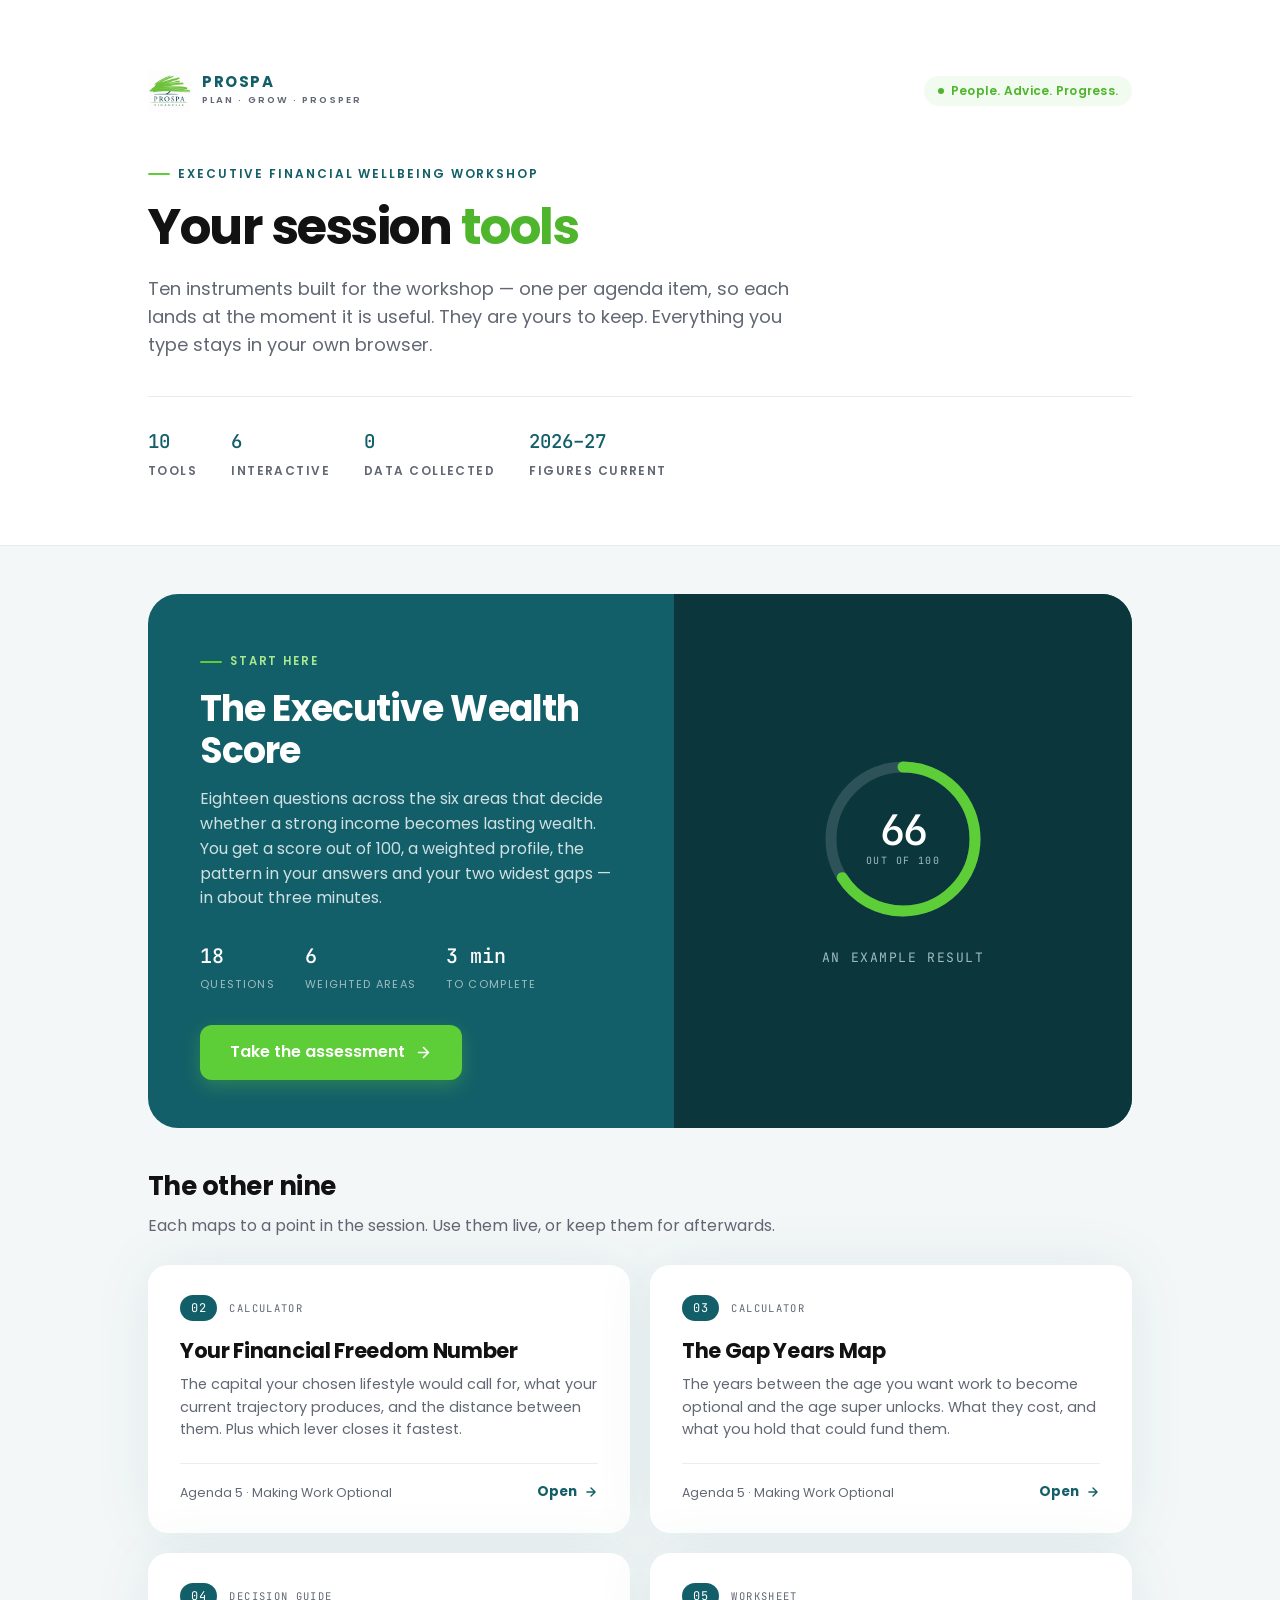
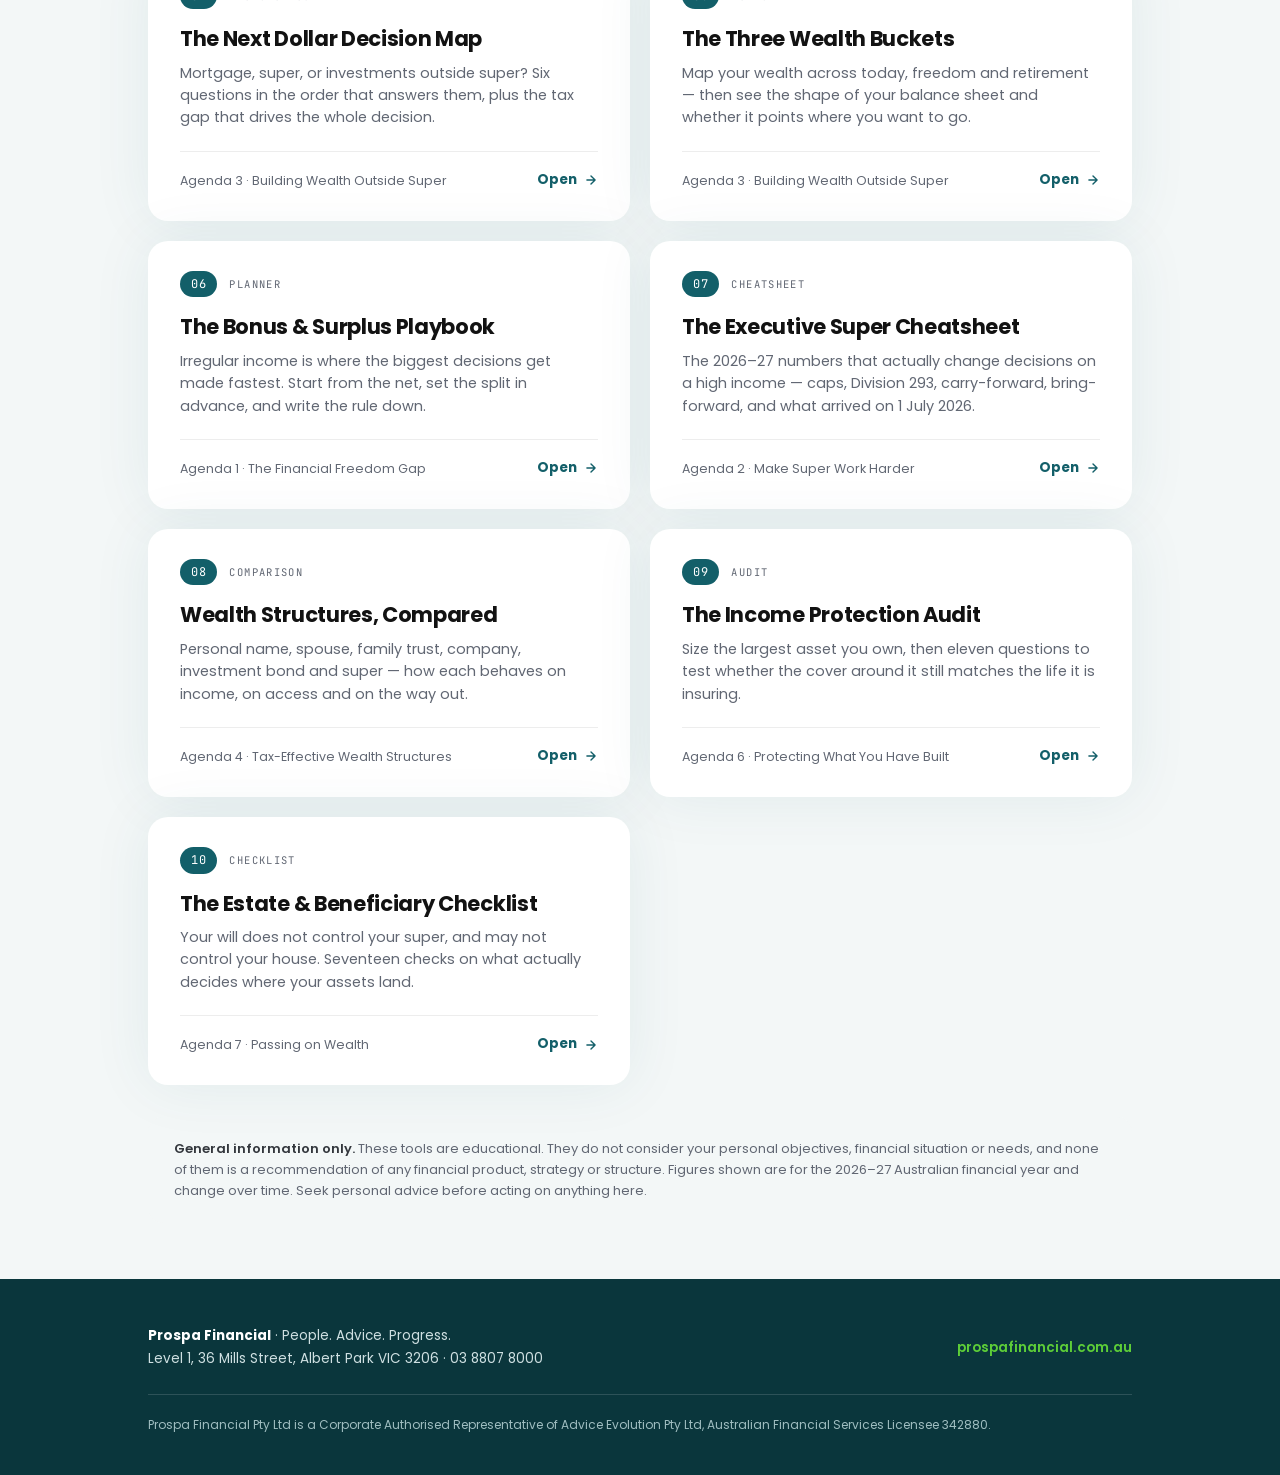
==== index.html @ 1caca66d "Ten session tools for the Executive Financial Wellbeing Workshop Led by the Executive Wealth Score: " ====
<!DOCTYPE html>
<html lang="en-AU">
  <head>
    <meta charset="UTF-8" />
    <meta name="viewport" content="width=device-width, initial-scale=1.0" />
    <title>Session Tools — Prospa Financial</title>
    <meta
      name="description"
      content="Ten tools for the Executive Financial Wellbeing Workshop, led by the Executive Wealth Score. General information only."
    />
    <link rel="icon" type="image/svg+xml" href="assets/favicon.svg" />
    <link rel="preconnect" href="https://fonts.googleapis.com" />
    <link rel="preconnect" href="https://fonts.gstatic.com" crossorigin />
    <link
      href="https://fonts.googleapis.com/css2?family=Poppins:wght@300;400;500;600;700;800&family=JetBrains+Mono:wght@400;500&display=swap"
      rel="stylesheet"
    />
    <link rel="stylesheet" href="assets/prospa.css" />
    <style>
      body {
        background: var(--bg2);
      }

      /* ---- Hero ---- */
      .hero {
        background: #fff;
        padding: 70px 0 64px;
        border-bottom: 1px solid var(--line);
      }
      .wrap {
        max-width: var(--maxw);
        margin: 0 auto;
        padding: 0 48px;
      }
      .hero h1 {
        font-size: 50px;
        letter-spacing: -0.03em;
        margin-bottom: 18px;
        max-width: 16ch;
      }
      .hero h1 em {
        font-style: normal;
        color: var(--green-600);
      }
      .hero .lede {
        font-size: 18px;
        color: var(--gray);
        max-width: 60ch;
      }
      .hero-top {
        display: flex;
        align-items: center;
        justify-content: space-between;
        gap: 24px;
        flex-wrap: wrap;
        margin-bottom: 46px;
      }
      .hero-meta {
        display: flex;
        gap: 34px;
        flex-wrap: wrap;
        margin-top: 38px;
        padding-top: 30px;
        border-top: 1px solid var(--line);
      }
      .hero-meta .m b {
        display: block;
        font-family: 'JetBrains Mono', monospace;
        font-size: 19px;
        color: var(--teal);
        font-weight: 500;
      }
      .hero-meta .m span {
        display: block;
        font-size: 12px;
        font-weight: 600;
        letter-spacing: 0.12em;
        text-transform: uppercase;
        color: var(--gray);
        margin-top: 5px;
      }

      /* ---- Featured ---- */
      .feature {
        display: grid;
        grid-template-columns: 1.15fr 1fr;
        gap: 0;
        background: var(--teal);
        border-radius: var(--r-xl);
        overflow: hidden;
        color: #fff;
        margin-bottom: 44px;
      }
      .feature-copy {
        padding: 52px 52px 48px;
      }
      .feature .tag {
        display: inline-flex;
        align-items: center;
        gap: 8px;
        font-size: 11.5px;
        font-weight: 600;
        letter-spacing: 0.16em;
        text-transform: uppercase;
        color: #a8e88f;
        margin-bottom: 18px;
      }
      .feature .tag::before {
        content: '';
        width: 22px;
        height: 2px;
        background: var(--green);
        border-radius: 2px;
      }
      .feature h2 {
        color: #fff;
        font-size: 36px;
        letter-spacing: -0.025em;
        margin-bottom: 16px;
      }
      .feature p {
        color: #cfe0e2;
        font-size: 16px;
        max-width: 48ch;
      }
      .feature-stats {
        display: flex;
        gap: 30px;
        flex-wrap: wrap;
        margin: 30px 0 32px;
      }
      .feature-stats b {
        display: block;
        font-family: 'JetBrains Mono', monospace;
        font-size: 20px;
        color: #fff;
        font-weight: 500;
      }
      .feature-stats span {
        display: block;
        font-size: 11px;
        letter-spacing: 0.12em;
        text-transform: uppercase;
        color: #9fbdc0;
        margin-top: 4px;
      }
      .feature-visual {
        background: var(--teal-900);
        display: flex;
        align-items: center;
        justify-content: center;
        padding: 48px 40px;
      }
      .ring-demo {
        text-align: center;
      }
      .ring-demo svg {
        display: block;
        margin: 0 auto 18px;
      }
      .ring-demo .n {
        font-family: 'JetBrains Mono', monospace;
        font-size: 13px;
        letter-spacing: 0.12em;
        text-transform: uppercase;
        color: #9fbdc0;
      }
      .ring-arc {
        stroke-dasharray: 452;
        stroke-dashoffset: 452;
        animation: draw 1.6s var(--ease) 0.3s forwards;
      }
      @keyframes draw {
        to {
          stroke-dashoffset: 154;
        }
      }
      .ring-label {
        font-family: 'JetBrains Mono', monospace;
        font-size: 42px;
        font-weight: 500;
        fill: #fff;
        letter-spacing: -0.04em;
      }
      .ring-sub {
        font-family: 'JetBrains Mono', monospace;
        font-size: 10px;
        fill: #9fbdc0;
        letter-spacing: 0.14em;
      }

      /* ---- Grid ---- */
      .tools {
        display: grid;
        grid-template-columns: repeat(2, 1fr);
        gap: 20px;
        margin-bottom: 20px;
      }
      .tool {
        display: flex;
        flex-direction: column;
        background: #fff;
        border-radius: var(--r-lg);
        padding: 30px 32px;
        box-shadow: var(--sh-card);
        transition: transform var(--dur-base) var(--ease),
          box-shadow var(--dur-base) var(--ease);
      }
      .tool:hover {
        transform: translateY(-3px);
        box-shadow: var(--sh-raise);
      }
      .tool:focus-visible {
        outline: 2px solid var(--teal);
        outline-offset: 3px;
      }
      .tool-top {
        display: flex;
        align-items: center;
        gap: 12px;
        margin-bottom: 18px;
      }
      .tool-no {
        font-family: 'JetBrains Mono', monospace;
        font-size: 12px;
        color: #fff;
        background: var(--teal);
        border-radius: var(--r-pill);
        padding: 4px 11px;
        letter-spacing: 0.06em;
      }
      .tool-kind {
        font-family: 'JetBrains Mono', monospace;
        font-size: 10.5px;
        letter-spacing: 0.13em;
        text-transform: uppercase;
        color: var(--gray);
      }
      .tool h3 {
        font-size: 21px;
        letter-spacing: -0.015em;
        margin-bottom: 10px;
      }
      .tool p {
        color: var(--gray);
        font-size: 14.5px;
        flex: 1;
      }
      .tool-foot {
        display: flex;
        align-items: center;
        justify-content: space-between;
        gap: 14px;
        margin-top: 22px;
        padding-top: 18px;
        border-top: 1px solid var(--line-2);
      }
      .tool-agenda {
        font-size: 12.5px;
        color: var(--gray);
      }
      .tool-go {
        display: inline-flex;
        align-items: center;
        gap: 7px;
        font-size: 13.5px;
        font-weight: 700;
        color: var(--teal);
        transition: gap var(--dur-base) var(--ease);
      }
      .tool:hover .tool-go {
        gap: 11px;
      }

      .foot {
        background: var(--teal-900);
        color: #cfe0e2;
        padding: 46px 0 40px;
        margin-top: 56px;
        font-size: 13.5px;
        line-height: 1.65;
      }
      .foot b {
        color: #fff;
      }
      .foot a {
        color: var(--green);
        font-weight: 600;
      }
      .foot .afsl {
        margin-top: 24px;
        padding-top: 20px;
        border-top: 1px solid rgba(255, 255, 255, 0.14);
        font-size: 12px;
        color: #9fbdc0;
      }

      @media (max-width: 900px) {
        .feature {
          grid-template-columns: 1fr;
        }
        .feature-visual {
          padding: 40px;
        }
      }
      @media (max-width: 720px) {
        .wrap {
          padding: 0 22px;
        }
        .hero {
          padding: 44px 0 40px;
        }
        .hero h1 {
          font-size: 33px;
        }
        .feature-copy {
          padding: 34px 26px 30px;
        }
        .feature h2 {
          font-size: 27px;
        }
        .tools {
          grid-template-columns: 1fr;
        }
        .tool {
          padding: 26px 24px;
        }
      }
    </style>
  </head>
  <body>
    <header class="hero">
      <div class="wrap">
        <div class="hero-top">
          <a class="lockup" href="https://www.prospafinancial.com.au" target="_blank" rel="noopener noreferrer">
            <img src="assets/prospa-logo.png" alt="" width="42" height="42" />
            <span class="lockup-name">
              <b>PROSPA</b>
              <span>Plan · Grow · Prosper</span>
            </span>
          </a>
          <span class="badge badge-green"><i class="d"></i>People. Advice. Progress.</span>
        </div>

        <div class="eyebrow">Executive Financial Wellbeing Workshop</div>
        <h1>Your session <em>tools</em></h1>
        <p class="lede">
          Ten instruments built for the workshop — one per agenda item, so each lands at the moment
          it is useful. They are yours to keep. Everything you type stays in your own browser.
        </p>

        <div class="hero-meta">
          <div class="m"><b>10</b><span>Tools</span></div>
          <div class="m"><b>6</b><span>Interactive</span></div>
          <div class="m"><b>0</b><span>Data collected</span></div>
          <div class="m"><b>2026–27</b><span>Figures current</span></div>
        </div>
      </div>
    </header>

    <main class="wrap" style="padding-top: 48px">
      <!-- ---------- Featured ---------- -->
      <a class="feature" href="magnets/01-wealth-score.html">
        <div class="feature-copy">
          <span class="tag">Start here</span>
          <h2>The Executive Wealth Score</h2>
          <p>
            Eighteen questions across the six areas that decide whether a strong income becomes
            lasting wealth. You get a score out of 100, a weighted profile, the pattern in your
            answers and your two widest gaps — in about three minutes.
          </p>
          <div class="feature-stats">
            <div><b>18</b><span>Questions</span></div>
            <div><b>6</b><span>Weighted areas</span></div>
            <div><b>3 min</b><span>To complete</span></div>
          </div>
          <span class="btn btn-primary">
            Take the assessment
            <svg width="17" height="17" viewBox="0 0 24 24" fill="none" stroke="currentColor"
                 stroke-width="2.3" stroke-linecap="round" stroke-linejoin="round" aria-hidden="true">
              <path d="M5 12h14M12 5l7 7-7 7" />
            </svg>
          </span>
        </div>
        <div class="feature-visual">
          <div class="ring-demo">
            <svg width="176" height="176" viewBox="0 0 176 176" aria-hidden="true">
              <circle cx="88" cy="88" r="72" fill="none" stroke="rgba(255,255,255,.14)" stroke-width="11" />
              <circle class="ring-arc" cx="88" cy="88" r="72" fill="none" stroke="#5dce38"
                      stroke-width="11" stroke-linecap="round" transform="rotate(-90 88 88)" />
              <text class="ring-label" x="88" y="94" text-anchor="middle">66</text>
              <text class="ring-sub" x="88" y="113" text-anchor="middle">OUT OF 100</text>
            </svg>
            <span class="n">An example result</span>
          </div>
        </div>
      </a>

      <!-- ---------- The rest ---------- -->
      <div class="sec-head" style="margin-bottom: 26px">
        <h2 style="font-size: 26px">The other nine</h2>
        <p>Each maps to a point in the session. Use them live, or keep them for afterwards.</p>
      </div>

      <div class="tools" id="tools"></div>

      <div class="disclaimer" style="margin-top: 32px">
        <b>General information only.</b> These tools are educational. They do not consider your
        personal objectives, financial situation or needs, and none of them is a recommendation of
        any financial product, strategy or structure. Figures shown are for the 2026–27 Australian
        financial year and change over time. Seek personal advice before acting on anything here.
      </div>
    </main>

    <footer class="foot">
      <div class="wrap">
        <div class="between">
          <div>
            <b>Prospa Financial</b> · People. Advice. Progress.<br />
            Level 1, 36 Mills Street, Albert Park VIC 3206 · 03 8807 8000
          </div>
          <a href="https://www.prospafinancial.com.au" target="_blank" rel="noopener noreferrer">
            prospafinancial.com.au
          </a>
        </div>
        <div class="afsl" id="afsl"></div>
      </div>
    </footer>

    <script type="module">
      import { PROSPA } from './assets/sheet.js'

      document.getElementById('afsl').textContent = PROSPA.afsl

      // The nine that follow the Wealth Score, each tied to its agenda item.
      const TOOLS = [
        {
          no: '02',
          slug: '02-freedom-number',
          kind: 'Calculator',
          title: 'Your Financial Freedom Number',
          blurb:
            'The capital your chosen lifestyle would call for, what your current trajectory produces, and the distance between them. Plus which lever closes it fastest.',
          agenda: 'Agenda 5 · Making Work Optional',
        },
        {
          no: '03',
          slug: '03-gap-years',
          kind: 'Calculator',
          title: 'The Gap Years Map',
          blurb:
            'The years between the age you want work to become optional and the age super unlocks. What they cost, and what you hold that could fund them.',
          agenda: 'Agenda 5 · Making Work Optional',
        },
        {
          no: '04',
          slug: '04-next-dollar',
          kind: 'Decision guide',
          title: 'The Next Dollar Decision Map',
          blurb:
            'Mortgage, super, or investments outside super? Six questions in the order that answers them, plus the tax gap that drives the whole decision.',
          agenda: 'Agenda 3 · Building Wealth Outside Super',
        },
        {
          no: '05',
          slug: '05-three-buckets',
          kind: 'Worksheet',
          title: 'The Three Wealth Buckets',
          blurb:
            'Map your wealth across today, freedom and retirement — then see the shape of your balance sheet and whether it points where you want to go.',
          agenda: 'Agenda 3 · Building Wealth Outside Super',
        },
        {
          no: '06',
          slug: '06-bonus-playbook',
          kind: 'Planner',
          title: 'The Bonus & Surplus Playbook',
          blurb:
            'Irregular income is where the biggest decisions get made fastest. Start from the net, set the split in advance, and write the rule down.',
          agenda: 'Agenda 1 · The Financial Freedom Gap',
        },
        {
          no: '07',
          slug: '07-super-cheatsheet',
          kind: 'Cheatsheet',
          title: 'The Executive Super Cheatsheet',
          blurb:
            'The 2026–27 numbers that actually change decisions on a high income — caps, Division 293, carry-forward, bring-forward, and what arrived on 1 July 2026.',
          agenda: 'Agenda 2 · Make Super Work Harder',
        },
        {
          no: '08',
          slug: '08-structures',
          kind: 'Comparison',
          title: 'Wealth Structures, Compared',
          blurb:
            'Personal name, spouse, family trust, company, investment bond and super — how each behaves on income, on access and on the way out.',
          agenda: 'Agenda 4 · Tax-Effective Wealth Structures',
        },
        {
          no: '09',
          slug: '09-income-protection',
          kind: 'Audit',
          title: 'The Income Protection Audit',
          blurb:
            'Size the largest asset you own, then eleven questions to test whether the cover around it still matches the life it is insuring.',
          agenda: 'Agenda 6 · Protecting What You Have Built',
        },
        {
          no: '10',
          slug: '10-estate-checklist',
          kind: 'Checklist',
          title: 'The Estate & Beneficiary Checklist',
          blurb:
            'Your will does not control your super, and may not control your house. Seventeen checks on what actually decides where your assets land.',
          agenda: 'Agenda 7 · Passing on Wealth',
        },
      ]

      document.getElementById('tools').innerHTML = TOOLS.map(
        (t) => `
          <a class="tool" href="magnets/${t.slug}.html">
            <div class="tool-top">
              <span class="tool-no">${t.no}</span>
              <span class="tool-kind">${t.kind}</span>
            </div>
            <h3>${t.title}</h3>
            <p>${t.blurb}</p>
            <div class="tool-foot">
              <span class="tool-agenda">${t.agenda}</span>
              <span class="tool-go">Open
                <svg width="14" height="14" viewBox="0 0 24 24" fill="none" stroke="currentColor"
                     stroke-width="2.4" stroke-linecap="round" stroke-linejoin="round" aria-hidden="true">
                  <path d="M5 12h14M12 5l7 7-7 7" />
                </svg>
              </span>
            </div>
          </a>`
      ).join('')
    </script>
  </body>
</html>
---- assets/prospa.css ----
/* ============================================================
   PROSPA FINANCIAL — LEAD MAGNET STYLESHEET
   Ported from the Prospa Financial Design System (tokens.css +
   styles.css). Every value flows from the tokens below; no
   magnet file should introduce a raw brand colour of its own.
   ============================================================ */

:root {
  /* Brand */
  --teal: #135f69;
  --teal-700: #0f4c54;
  --teal-900: #0a363c;
  --green: #5dce38;
  --green-600: #4eb52d;
  --accent: #d0dfe1;

  /* Warm accent — one use per page, maximum */
  --ember: #c65a1e;
  --ember-strong: #a8481a;
  --ember-soft: #f9ece2;

  /* Backgrounds */
  --bg0: #ffffff;
  --bg1: #f2fbef;
  --bg2: #f3f7f7;

  /* Neutrals / text */
  --ink: #121212;
  --ink-2: #1f2124;
  --slate: #33373d;
  --gray: #616773;
  --line: #e6ecec;
  --line-2: #ededed;
  --white: #ffffff;

  /* Feedback */
  --danger: #d8584f;
  --amber: #d79a27;
  --amber-soft: #fdf4e3;

  /* Shadows */
  --sh-card: rgba(19, 95, 105, 0.08) 0 0 60px 0;
  --sh-raise: rgba(19, 95, 105, 0.12) 0 8px 60px 0;
  --sh-glow: rgba(19, 95, 105, 0.62) 0 0 20px 0;

  /* Radii */
  --r-sm: 10px;
  --r-md: 15px;
  --r-lg: 20px;
  --r-xl: 30px;
  --r-pill: 100px;

  /* Layout */
  --maxw: 1080px;
  --docw: 860px;

  /* Motion */
  --ease: cubic-bezier(0.22, 0.61, 0.36, 1);
  --dur-snap: 250ms;
  --dur-base: 300ms;
  --dur-reveal: 500ms;
}

* {
  box-sizing: border-box;
}

html {
  scroll-behavior: smooth;
}

body {
  margin: 0;
  font-family: 'Poppins', system-ui, -apple-system, sans-serif;
  color: var(--slate);
  background: var(--bg2);
  -webkit-font-smoothing: antialiased;
  line-height: 1.55;
  font-size: 16px;
}

h1,
h2,
h3,
h4,
h5 {
  font-family: 'Poppins', sans-serif;
  color: var(--ink);
  margin: 0;
  line-height: 1.15;
  font-weight: 700;
  letter-spacing: -0.01em;
}

p {
  margin: 0;
}

a {
  color: inherit;
  text-decoration: none;
}

code,
.mono {
  font-family: 'JetBrains Mono', ui-monospace, monospace;
}

/* ============ DOCUMENT SHELL ============ */
/* Every magnet is a "sheet": a white instrument on a tinted desk. */

.sheet {
  max-width: var(--docw);
  margin: 0 auto 56px;
  background: var(--white);
  border-radius: var(--r-xl);
  box-shadow: var(--sh-card);
  overflow: hidden;
}

.sheet-wide {
  max-width: var(--maxw);
}

.pad {
  padding: 56px 64px;
}

/* ---- Masthead ---- */
.masthead {
  padding: 34px 64px 30px;
  border-bottom: 1px solid var(--line);
  display: flex;
  align-items: center;
  justify-content: space-between;
  gap: 24px;
  flex-wrap: wrap;
}

.lockup {
  display: inline-flex;
  align-items: center;
  gap: 12px;
}

.lockup img {
  width: 42px;
  height: 42px;
  object-fit: contain;
  display: block;
}

.lockup-name b {
  display: block;
  font-size: 15px;
  font-weight: 700;
  letter-spacing: 0.1em;
  color: var(--teal);
  line-height: 1.1;
}

.lockup-name span {
  display: block;
  font-size: 9.5px;
  font-weight: 600;
  letter-spacing: 0.22em;
  color: var(--gray);
  text-transform: uppercase;
  margin-top: 3px;
}

.masthead-meta {
  display: flex;
  align-items: center;
  gap: 14px;
  font-family: 'JetBrains Mono', monospace;
  font-size: 11px;
  letter-spacing: 0.08em;
  text-transform: uppercase;
  color: var(--gray);
}

.sheet-no {
  display: inline-flex;
  align-items: center;
  justify-content: center;
  min-width: 34px;
  height: 26px;
  padding: 0 9px;
  border-radius: var(--r-pill);
  background: var(--teal);
  color: #fff;
  font-weight: 500;
  letter-spacing: 0.06em;
}

/* ---- Document head ---- */
.eyebrow {
  display: inline-flex;
  align-items: center;
  gap: 8px;
  font-size: 12px;
  font-weight: 600;
  letter-spacing: 0.16em;
  text-transform: uppercase;
  color: var(--teal);
  margin-bottom: 16px;
}

.eyebrow::before {
  content: '';
  width: 22px;
  height: 2px;
  background: var(--green);
  border-radius: 2px;
  flex: none;
}

.doc-title {
  font-size: 42px;
  letter-spacing: -0.025em;
  margin-bottom: 16px;
}

.doc-title em {
  font-style: normal;
  color: var(--green-600);
}

.lede {
  color: var(--gray);
  font-size: 17px;
  max-width: 60ch;
}

.sec-head {
  margin-bottom: 30px;
  max-width: 64ch;
}

.sec-head h2 {
  font-size: 28px;
  letter-spacing: -0.02em;
  margin-bottom: 12px;
}

.sec-head p {
  color: var(--gray);
  font-size: 16px;
}

h3.step-h {
  font-size: 20px;
  margin-bottom: 8px;
}

.sub-h {
  font-size: 12px;
  font-weight: 600;
  letter-spacing: 0.14em;
  text-transform: uppercase;
  color: var(--gray);
  margin: 0 0 16px;
}

.rule {
  height: 1px;
  background: var(--line);
  border: 0;
  margin: 44px 0;
}

/* ============ PRIMITIVES ============ */

.btn {
  font-family: 'Poppins', sans-serif;
  font-size: 16px;
  font-weight: 600;
  cursor: pointer;
  border: none;
  border-radius: 12px;
  padding: 15px 30px;
  transition: background var(--dur-base) var(--ease),
    transform var(--dur-base) var(--ease), box-shadow var(--dur-base) var(--ease),
    gap var(--dur-base) var(--ease), color var(--dur-base) var(--ease);
  display: inline-flex;
  align-items: center;
  justify-content: center;
  gap: 10px;
}

.btn:disabled {
  opacity: 0.4;
  cursor: not-allowed;
}

.btn-primary {
  background: var(--green);
  color: #fff;
  box-shadow: 0 6px 18px rgba(93, 206, 56, 0.32);
}

.btn-primary:hover:not(:disabled) {
  background: var(--green-600);
  transform: translateY(-2px);
  box-shadow: 0 10px 26px rgba(93, 206, 56, 0.4);
}

.btn-teal {
  background: var(--teal);
  color: #fff;
}

.btn-teal:hover:not(:disabled) {
  background: var(--teal-700);
  transform: translateY(-2px);
}

.btn-outline {
  background: transparent;
  color: var(--teal);
  border: 2px solid var(--teal);
  padding: 13px 28px;
}

.btn-outline:hover:not(:disabled) {
  background: var(--teal);
  color: #fff;
}

.btn-ghost {
  background: transparent;
  color: var(--teal);
  padding: 13px 8px;
  font-weight: 700;
}

.btn-ghost:hover:not(:disabled) {
  gap: 14px;
}

.btn-sm {
  font-size: 14px;
  padding: 11px 22px;
}

.badge {
  display: inline-flex;
  align-items: center;
  gap: 7px;
  font-size: 12px;
  font-weight: 600;
  padding: 6px 14px;
  border-radius: var(--r-pill);
  letter-spacing: 0.02em;
}

.badge-green {
  background: var(--bg1);
  color: var(--green-600);
}

.badge-teal {
  background: var(--bg2);
  color: var(--teal);
}

.badge-ember {
  background: var(--ember-soft);
  color: var(--ember-strong);
}

.badge .d {
  width: 6px;
  height: 6px;
  border-radius: 50%;
  background: currentColor;
  flex: none;
}

/* ---- Cards ---- */
.card {
  background: #fff;
  border: 1px solid var(--line);
  border-radius: var(--r-lg);
  padding: 28px;
}

.card-tint {
  background: var(--bg2);
  border-color: transparent;
}

.card-green {
  background: var(--bg1);
  border-color: transparent;
}

.grid {
  display: grid;
  gap: 18px;
}

.g2 {
  grid-template-columns: repeat(2, 1fr);
}

.g3 {
  grid-template-columns: repeat(3, 1fr);
}

.g4 {
  grid-template-columns: repeat(4, 1fr);
}

/* ---- Icon chip ---- */
.ic {
  width: 52px;
  height: 52px;
  border-radius: var(--r-sm);
  background: var(--bg1);
  color: var(--teal);
  display: inline-flex;
  align-items: center;
  justify-content: center;
  margin-bottom: 18px;
  flex: none;
}

.ic svg {
  width: 24px;
  height: 24px;
}

/* ---- Numbered marker ---- */
.num {
  display: inline-flex;
  align-items: center;
  justify-content: center;
  width: 34px;
  height: 34px;
  border-radius: 50%;
  background: var(--teal);
  color: #fff;
  font-family: 'JetBrains Mono', monospace;
  font-size: 13px;
  font-weight: 500;
  flex: none;
}

.num-green {
  background: var(--green);
}

/* ---- Data figures ---- */
.figure {
  font-family: 'JetBrains Mono', monospace;
  font-weight: 500;
  letter-spacing: -0.02em;
  color: var(--ink);
  font-variant-numeric: tabular-nums;
}

.fig-xl {
  font-size: 40px;
}

.fig-lg {
  font-size: 28px;
}

.fig-md {
  font-size: 20px;
}

.stat {
  display: flex;
  flex-direction: column;
  gap: 4px;
}

.stat .k {
  font-size: 11.5px;
  font-weight: 600;
  letter-spacing: 0.12em;
  text-transform: uppercase;
  color: var(--gray);
}

/* ---- Tables ---- */
.tbl {
  width: 100%;
  border-collapse: collapse;
  font-size: 15px;
}

.tbl th {
  text-align: left;
  font-size: 11.5px;
  font-weight: 600;
  letter-spacing: 0.12em;
  text-transform: uppercase;
  color: var(--gray);
  padding: 0 16px 12px 0;
  border-bottom: 1px solid var(--line);
}

.tbl td {
  padding: 15px 16px 15px 0;
  border-bottom: 1px solid var(--line-2);
  vertical-align: top;
  color: var(--slate);
}

.tbl tr:last-child td {
  border-bottom: none;
}

.tbl td b {
  color: var(--ink);
  font-weight: 600;
}

.tbl .n {
  font-family: 'JetBrains Mono', monospace;
  font-variant-numeric: tabular-nums;
  white-space: nowrap;
  color: var(--ink);
}

.tbl-tight td {
  padding: 11px 16px 11px 0;
}

/* ---- Form controls ---- */
.field {
  display: flex;
  flex-direction: column;
  gap: 8px;
}

.field label {
  font-size: 13.5px;
  font-weight: 600;
  color: var(--ink-2);
}

.field .hint {
  font-size: 12.5px;
  color: var(--gray);
}

.field input[type='number'],
.field input[type='text'],
.field select,
.field textarea {
  font-family: 'Poppins', sans-serif;
  font-size: 15px;
  color: var(--ink);
  background: #fff;
  border: 1px solid var(--line);
  border-radius: var(--r-sm);
  padding: 12px 14px;
  width: 100%;
  transition: border-color var(--dur-base) var(--ease),
    box-shadow var(--dur-base) var(--ease);
}

.field input:focus,
.field select:focus,
.field textarea:focus {
  outline: none;
  border-color: var(--teal);
  box-shadow: 0 0 0 4px rgba(19, 95, 105, 0.1);
}

.field textarea {
  resize: vertical;
  min-height: 90px;
  line-height: 1.6;
}

.input-wrap {
  position: relative;
  display: flex;
  align-items: center;
}

.input-wrap .affix {
  position: absolute;
  left: 14px;
  font-family: 'JetBrains Mono', monospace;
  font-size: 14px;
  color: var(--gray);
  pointer-events: none;
}

.input-wrap .affix.suf {
  left: auto;
  right: 14px;
}

.input-wrap:has(.affix:not(.suf)) input {
  padding-left: 30px;
}

.input-wrap:has(.affix.suf) input {
  padding-right: 34px;
}

input[type='range'] {
  -webkit-appearance: none;
  appearance: none;
  width: 100%;
  height: 4px;
  border-radius: 2px;
  background: var(--line);
  outline: none;
  margin: 10px 0 0;
}

input[type='range']::-webkit-slider-thumb {
  -webkit-appearance: none;
  appearance: none;
  width: 18px;
  height: 18px;
  border-radius: 50%;
  background: var(--teal);
  cursor: pointer;
  border: 3px solid #fff;
  box-shadow: 0 2px 8px rgba(19, 95, 105, 0.35);
}

input[type='range']::-moz-range-thumb {
  width: 18px;
  height: 18px;
  border-radius: 50%;
  background: var(--teal);
  cursor: pointer;
  border: 3px solid #fff;
  box-shadow: 0 2px 8px rgba(19, 95, 105, 0.35);
}

/* Write-in lines for printed worksheets */
.writeline {
  border: 0;
  border-bottom: 1px solid var(--line);
  background: transparent;
  font-family: 'Poppins', sans-serif;
  font-size: 15px;
  color: var(--ink);
  padding: 10px 2px;
  width: 100%;
  transition: border-color var(--dur-base) var(--ease);
}

.writeline:focus {
  outline: none;
  border-bottom-color: var(--teal);
}

/* ---- Checklist ---- */
.check {
  display: flex;
  gap: 14px;
  align-items: flex-start;
  padding: 15px 0;
  border-bottom: 1px solid var(--line-2);
}

.check:last-child {
  border-bottom: none;
}

.check input[type='checkbox'] {
  appearance: none;
  -webkit-appearance: none;
  width: 21px;
  height: 21px;
  border: 2px solid var(--line);
  border-radius: 6px;
  flex: none;
  margin: 2px 0 0;
  cursor: pointer;
  position: relative;
  transition: background var(--dur-snap) var(--ease),
    border-color var(--dur-snap) var(--ease);
}

.check input[type='checkbox']:checked {
  background: var(--green);
  border-color: var(--green);
}

.check input[type='checkbox']:checked::after {
  content: '';
  position: absolute;
  left: 5.5px;
  top: 1.5px;
  width: 5px;
  height: 10px;
  border: solid #fff;
  border-width: 0 2.5px 2.5px 0;
  transform: rotate(45deg);
}

.check input[type='checkbox']:focus-visible {
  outline: 2px solid var(--teal);
  outline-offset: 2px;
}

.check label {
  font-size: 15.5px;
  color: var(--slate);
  cursor: pointer;
  line-height: 1.5;
}

/* ============ COMPLIANCE + FOOTER ============ */

.disclaimer {
  background: var(--bg2);
  border-radius: var(--r-md);
  padding: 22px 26px;
  font-size: 13px;
  color: var(--gray);
  line-height: 1.6;
}

.disclaimer b {
  color: var(--slate);
  font-weight: 600;
}

.sheet-foot {
  background: var(--teal-900);
  color: #cfe0e2;
  padding: 36px 64px;
  font-size: 13px;
  line-height: 1.65;
}

.sheet-foot .foot-top {
  display: flex;
  justify-content: space-between;
  align-items: flex-start;
  gap: 28px;
  flex-wrap: wrap;
  margin-bottom: 22px;
}

.sheet-foot b {
  color: #fff;
  font-weight: 600;
}

.sheet-foot a {
  color: var(--green);
  font-weight: 600;
}

.sheet-foot a:hover {
  text-decoration: underline;
}

.sheet-foot .afsl {
  padding-top: 20px;
  border-top: 1px solid rgba(255, 255, 255, 0.14);
  font-size: 12px;
  color: #9fbdc0;
}

.foot-contact {
  display: flex;
  flex-direction: column;
  gap: 3px;
  font-family: 'JetBrains Mono', monospace;
  font-size: 12px;
  letter-spacing: 0.02em;
}

/* ---- Back link ---- */
.backbar {
  max-width: var(--docw);
  margin: 0 auto;
  padding: 26px 0 18px;
}

.backbar.wide {
  max-width: var(--maxw);
}

.back {
  display: inline-flex;
  align-items: center;
  gap: 9px;
  font-size: 13.5px;
  font-weight: 600;
  color: var(--teal);
  transition: gap var(--dur-base) var(--ease);
}

.back:hover {
  gap: 13px;
}

/* ============ UTILITIES ============ */

.stack-s > * + * {
  margin-top: 10px;
}
.stack > * + * {
  margin-top: 18px;
}
.stack-l > * + * {
  margin-top: 32px;
}
.row {
  display: flex;
  gap: 14px;
  align-items: center;
  flex-wrap: wrap;
}
.between {
  display: flex;
  justify-content: space-between;
  align-items: center;
  gap: 18px;
  flex-wrap: wrap;
}
.muted {
  color: var(--gray);
}
.small {
  font-size: 13.5px;
}
.tiny {
  font-size: 12px;
}
.center {
  text-align: center;
}
.nowrap {
  white-space: nowrap;
}

.sr-only {
  position: absolute;
  width: 1px;
  height: 1px;
  padding: 0;
  margin: -1px;
  overflow: hidden;
  clip: rect(0, 0, 0, 0);
  white-space: nowrap;
  border: 0;
}

/* ============ RESPONSIVE ============ */

@media (max-width: 900px) {
  .g3,
  .g4 {
    grid-template-columns: repeat(2, 1fr);
  }
}

@media (max-width: 720px) {
  body {
    font-size: 15.5px;
  }
  .pad {
    padding: 34px 24px;
  }
  .masthead,
  .sheet-foot {
    padding-left: 24px;
    padding-right: 24px;
  }
  .sheet {
    border-radius: var(--r-lg);
    margin-bottom: 32px;
  }
  .doc-title {
    font-size: 30px;
  }
  .sec-head h2 {
    font-size: 23px;
  }
  .g2,
  .g3,
  .g4 {
    grid-template-columns: 1fr;
  }
  .fig-xl {
    font-size: 32px;
  }
  .backbar {
    padding-left: 24px;
    padding-right: 24px;
  }
}

@media (prefers-reduced-motion: reduce) {
  *,
  *::before,
  *::after {
    animation-duration: 0.01ms !important;
    animation-iteration-count: 1 !important;
    transition-duration: 0.01ms !important;
    scroll-behavior: auto !important;
  }
}

/* ============ PRINT — every magnet prints clean to A4/PDF ============ */

@media print {
  @page {
    size: A4;
    margin: 14mm 13mm;
  }

  body {
    background: #fff;
    font-size: 10.5pt;
    line-height: 1.45;
  }

  .sheet {
    max-width: none;
    margin: 0;
    box-shadow: none;
    border-radius: 0;
  }

  .pad {
    padding: 0 0 14pt;
  }

  .masthead {
    padding: 0 0 12pt;
  }

  .no-print {
    display: none !important;
  }

  .card,
  .disclaimer,
  .tbl,
  .check,
  .sheet-foot {
    break-inside: avoid;
  }

  .page-break {
    break-before: page;
  }

  .sheet-foot {
    padding: 14pt 0 0;
    background: #fff;
    color: var(--gray);
    border-top: 1.5pt solid var(--teal);
  }

  .sheet-foot b,
  .sheet-foot a {
    color: var(--teal);
  }

  .sheet-foot .afsl {
    color: var(--gray);
  }

  .doc-title {
    font-size: 24pt;
  }

  .sec-head h2 {
    font-size: 15pt;
  }

  .writeline {
    border-bottom: 1px solid #c8d4d4;
  }

  a[href^='http']::after {
    content: '';
  }
}
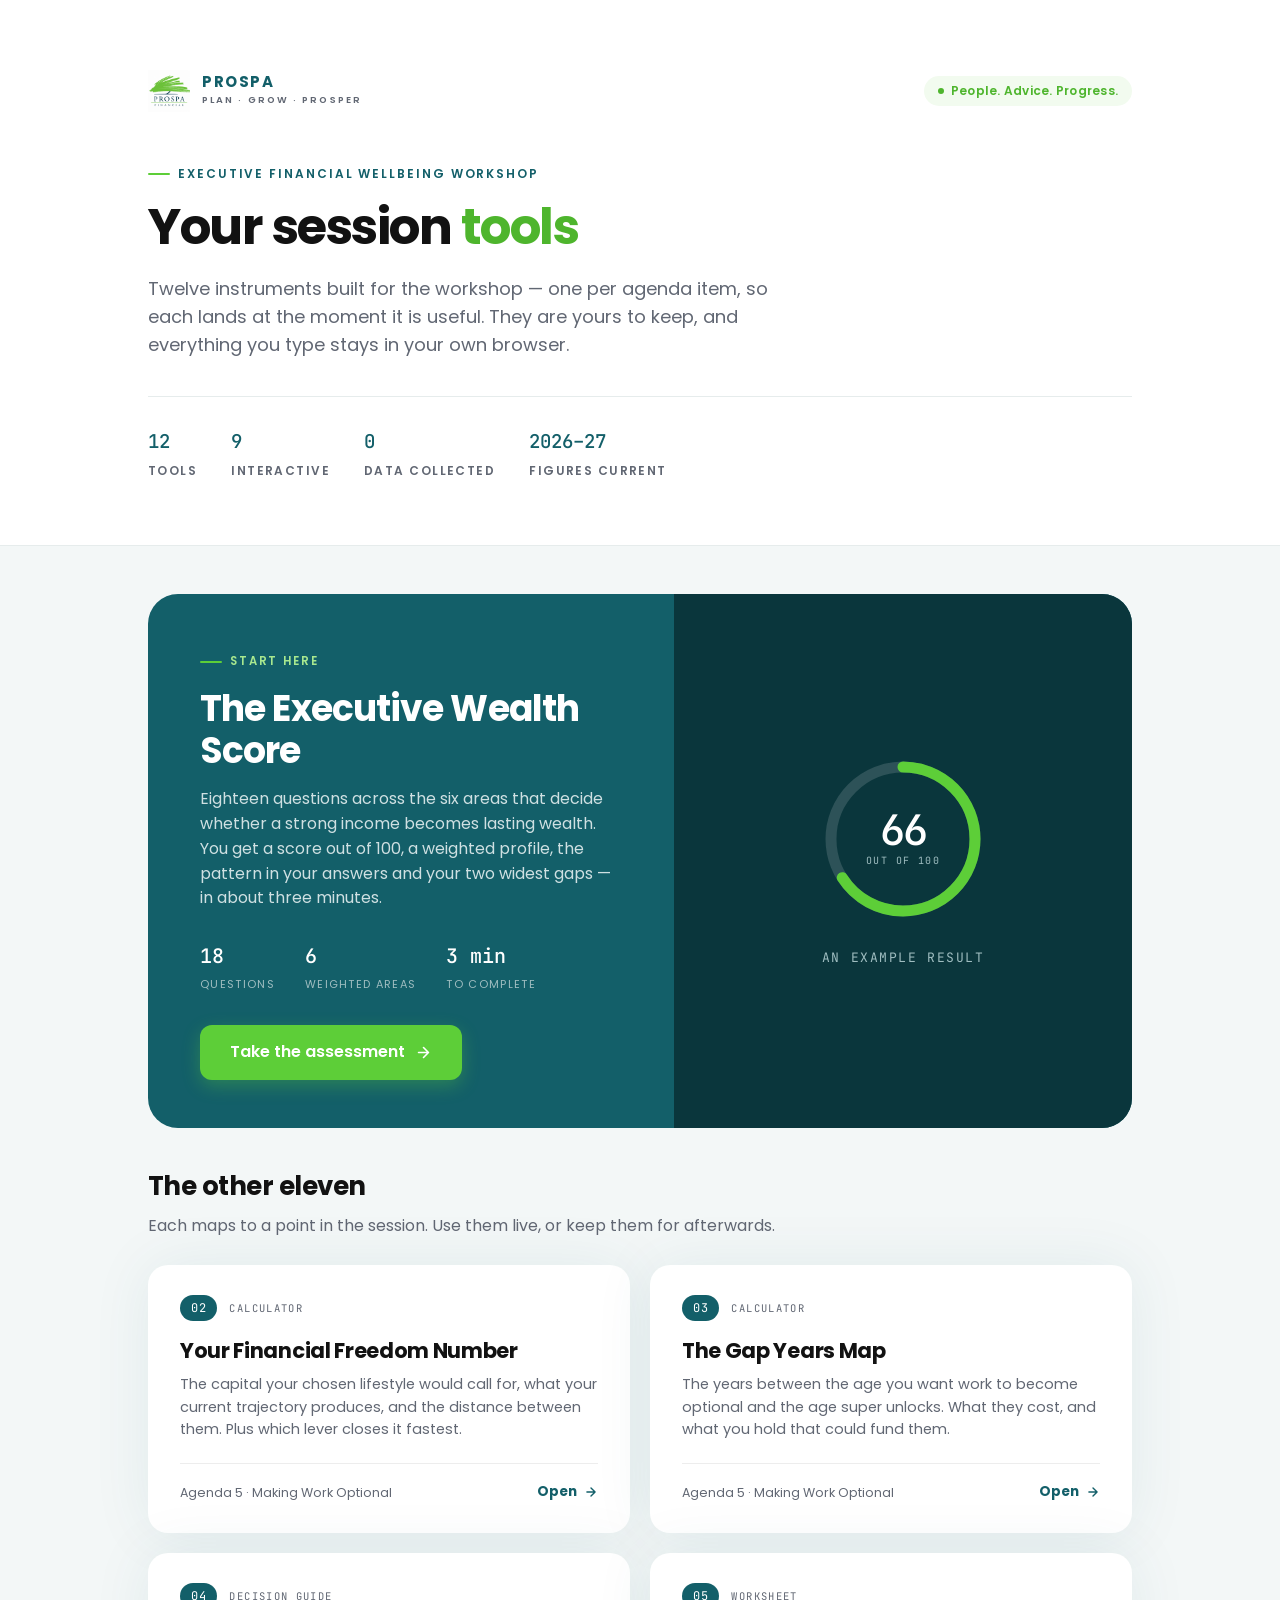
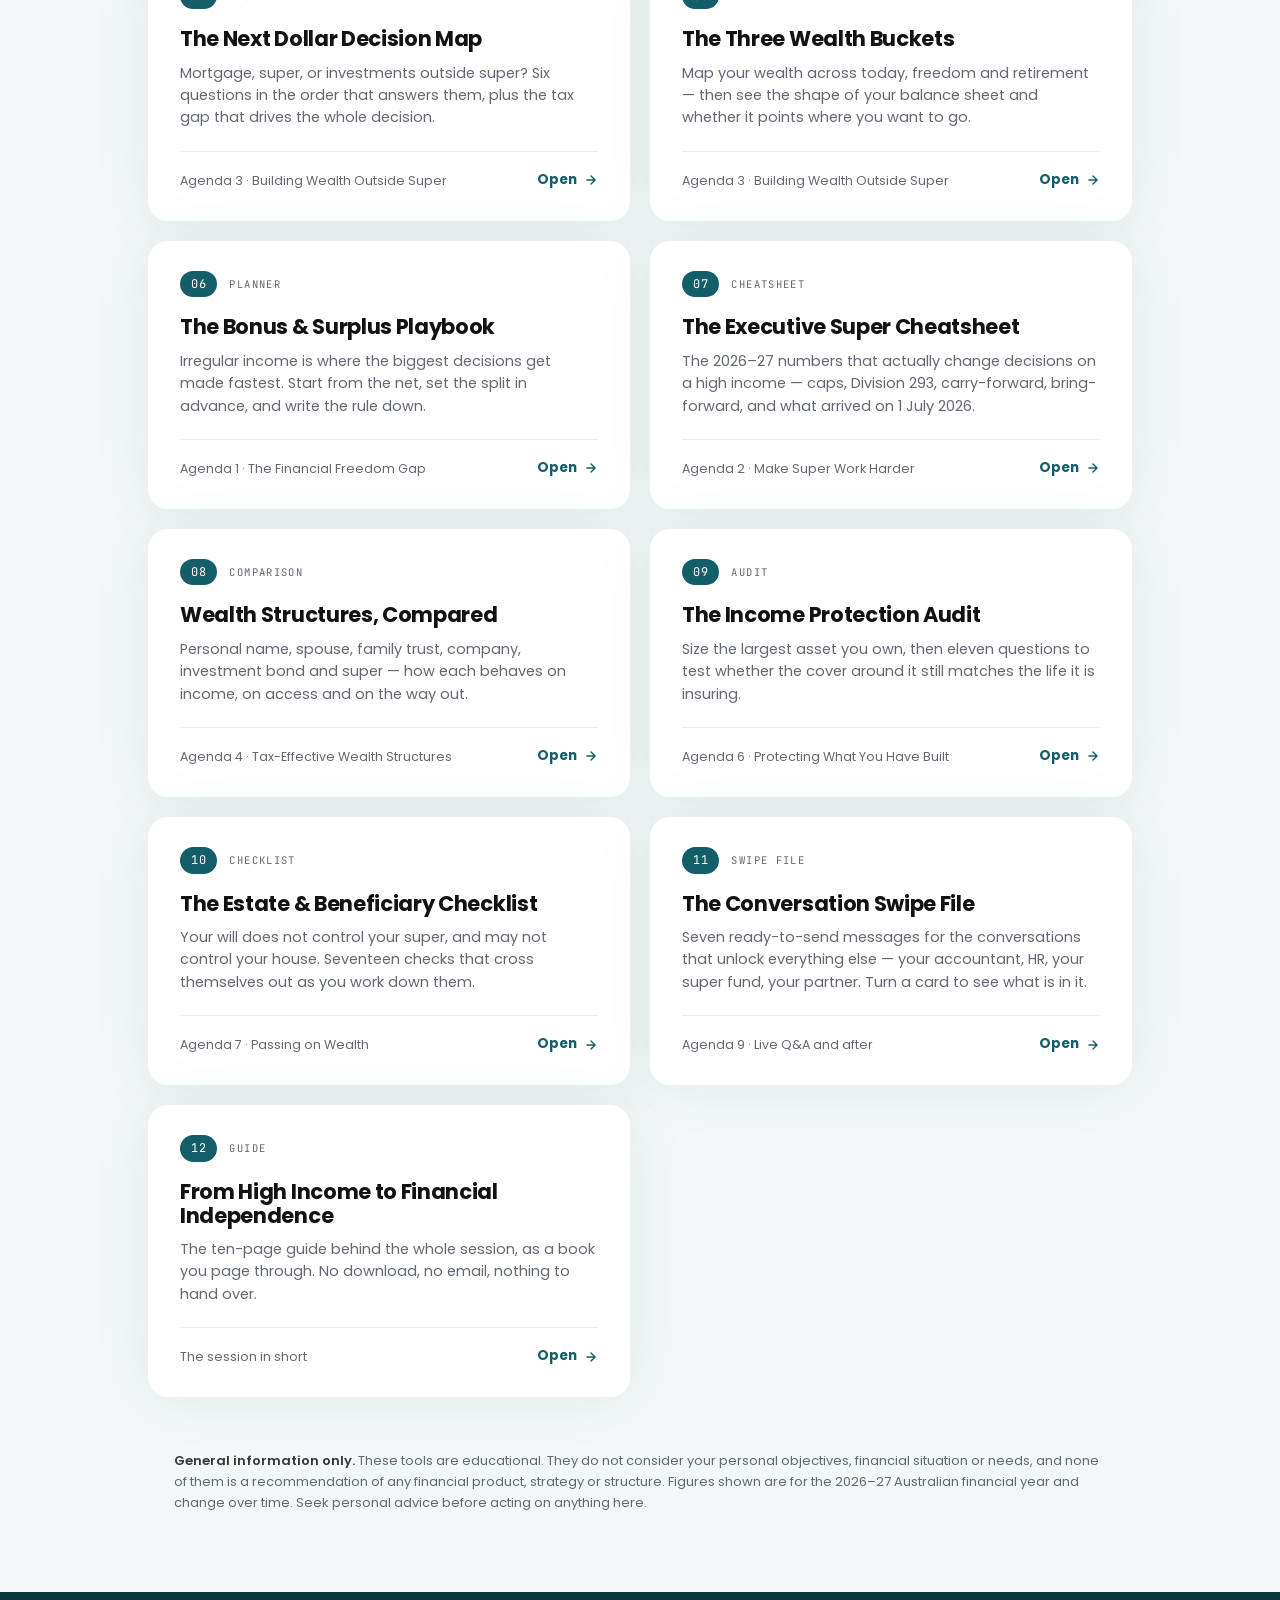
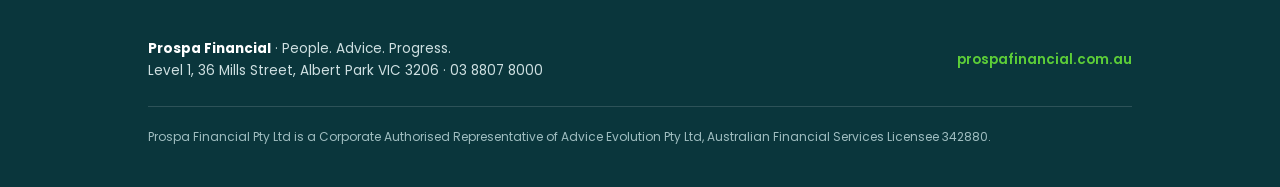
==== commit fc1c57e7: "Four interaction patterns, and the two magnets that needed them Cheatsheets, checklists, swipe files" ====
--- a/index.html
+++ b/index.html
@@ -6,7 +6,7 @@
     <title>Session Tools — Prospa Financial</title>
     <meta
       name="description"
-      content="Ten tools for the Executive Financial Wellbeing Workshop, led by the Executive Wealth Score. General information only."
+      content="Twelve tools for the Executive Financial Wellbeing Workshop, led by the Executive Wealth Score. General information only."
     />
     <link rel="icon" type="image/svg+xml" href="assets/favicon.svg" />
     <link rel="preconnect" href="https://fonts.googleapis.com" />
@@ -345,13 +345,14 @@
         <div class="eyebrow">Executive Financial Wellbeing Workshop</div>
         <h1>Your session <em>tools</em></h1>
         <p class="lede">
-          Ten instruments built for the workshop — one per agenda item, so each lands at the moment
-          it is useful. They are yours to keep. Everything you type stays in your own browser.
+          Twelve instruments built for the workshop — one per agenda item, so each lands at the
+          moment it is useful. They are yours to keep, and everything you type stays in your own
+          browser.
         </p>
 
         <div class="hero-meta">
-          <div class="m"><b>10</b><span>Tools</span></div>
-          <div class="m"><b>6</b><span>Interactive</span></div>
+          <div class="m"><b>12</b><span>Tools</span></div>
+          <div class="m"><b>9</b><span>Interactive</span></div>
           <div class="m"><b>0</b><span>Data collected</span></div>
           <div class="m"><b>2026–27</b><span>Figures current</span></div>
         </div>
@@ -398,7 +399,7 @@
 
       <!-- ---------- The rest ---------- -->
       <div class="sec-head" style="margin-bottom: 26px">
-        <h2 style="font-size: 26px">The other nine</h2>
+        <h2 style="font-size: 26px">The other eleven</h2>
         <p>Each maps to a point in the session. Use them live, or keep them for afterwards.</p>
       </div>
 
@@ -432,7 +433,7 @@
 
       document.getElementById('afsl').textContent = PROSPA.afsl
 
-      // The nine that follow the Wealth Score, each tied to its agenda item.
+      // The eleven that follow the Wealth Score, each tied to its agenda item.
       const TOOLS = [
         {
           no: '02',
@@ -512,8 +513,26 @@
           kind: 'Checklist',
           title: 'The Estate & Beneficiary Checklist',
           blurb:
-            'Your will does not control your super, and may not control your house. Seventeen checks on what actually decides where your assets land.',
+            'Your will does not control your super, and may not control your house. Seventeen checks that cross themselves out as you work down them.',
           agenda: 'Agenda 7 · Passing on Wealth',
+        },
+        {
+          no: '11',
+          slug: '11-conversation-swipe-file',
+          kind: 'Swipe file',
+          title: 'The Conversation Swipe File',
+          blurb:
+            'Seven ready-to-send messages for the conversations that unlock everything else — your accountant, HR, your super fund, your partner. Turn a card to see what is in it.',
+          agenda: 'Agenda 9 · Live Q&A and after',
+        },
+        {
+          no: '12',
+          slug: '12-freedom-guide',
+          kind: 'Guide',
+          title: 'From High Income to Financial Independence',
+          blurb:
+            'The ten-page guide behind the whole session, as a book you page through. No download, no email, nothing to hand over.',
+          agenda: 'The session in short',
         },
       ]
 
--- a/assets/prospa.css
+++ b/assets/prospa.css
@@ -793,7 +793,7 @@
 .back {
   display: inline-flex;
   align-items: center;
-  gap: 9px;
+  gap: 8px;
   font-size: 13.5px;
   font-weight: 600;
   color: var(--teal);
@@ -989,3 +989,1115 @@
     content: '';
   }
 }
+
+/* ============================================================
+   INTERACTION COMPONENTS
+   Shortcut tracker · strike lists · swipe-file fan · ebook.
+   Behaviour lives in assets/components.js.
+   ============================================================ */
+
+/* ---------- 1 · Shortcuts ---------- */
+
+.shortcut {
+  display: grid;
+  grid-template-columns: 46px 1fr;
+  gap: 18px;
+  padding: 24px 0;
+  border-bottom: 1px solid var(--line-2);
+}
+.shortcut:last-of-type {
+  border-bottom: none;
+}
+.shortcut-ic {
+  width: 46px;
+  height: 46px;
+  border-radius: var(--r-sm);
+  background: var(--bg2);
+  color: var(--teal);
+  display: inline-flex;
+  align-items: center;
+  justify-content: center;
+  flex: none;
+  transition: background var(--dur-base) var(--ease), color var(--dur-base) var(--ease);
+}
+.shortcut-ic svg {
+  width: 21px;
+  height: 21px;
+}
+.shortcut.claimed .shortcut-ic {
+  background: var(--green);
+  color: #fff;
+}
+.shortcut-head {
+  display: flex;
+  align-items: baseline;
+  justify-content: space-between;
+  gap: 14px;
+  flex-wrap: wrap;
+  margin-bottom: 8px;
+}
+.shortcut-head b {
+  font-size: 16.5px;
+  color: var(--ink);
+  font-weight: 700;
+  line-height: 1.35;
+}
+.shortcut p {
+  font-size: 14.5px;
+  color: var(--gray);
+}
+.shortcut .tradeoff {
+  display: block;
+  margin-top: 10px;
+  font-size: 13.5px;
+  color: var(--slate);
+  background: var(--bg2);
+  border-radius: var(--r-sm);
+  padding: 11px 15px;
+}
+.shortcut .tradeoff b {
+  color: var(--ember-strong);
+  font-weight: 600;
+}
+
+/* The saves-you chips */
+.sc-chip {
+  display: inline-flex;
+  align-items: center;
+  gap: 6px;
+  font-size: 11px;
+  font-weight: 600;
+  letter-spacing: 0.08em;
+  text-transform: uppercase;
+  padding: 5px 11px;
+  border-radius: var(--r-pill);
+  white-space: nowrap;
+}
+.sc-chip svg {
+  width: 13px;
+  height: 13px;
+  flex: none;
+}
+.sc-chip b {
+  font-family: 'JetBrains Mono', monospace;
+  font-weight: 500;
+  letter-spacing: 0;
+}
+.sc-green {
+  background: var(--bg1);
+  color: var(--green-600);
+}
+.sc-teal {
+  background: var(--bg2);
+  color: var(--teal);
+}
+.sc-ember {
+  background: var(--ember-soft);
+  color: var(--ember-strong);
+}
+.sc-slate {
+  background: #f1f2f4;
+  color: var(--slate);
+}
+.shortcut-saves {
+  display: flex;
+  gap: 7px;
+  flex-wrap: wrap;
+}
+
+/* Claim toggle */
+.claim {
+  display: inline-flex;
+  align-items: center;
+  gap: 8px;
+  margin-top: 14px;
+  padding: 9px 16px 9px 12px;
+  border: 1.5px solid var(--line);
+  border-radius: var(--r-pill);
+  background: #fff;
+  font-family: 'Poppins', sans-serif;
+  font-size: 13px;
+  font-weight: 600;
+  color: var(--gray);
+  cursor: pointer;
+  transition: border-color var(--dur-snap) var(--ease), color var(--dur-snap) var(--ease),
+    background var(--dur-snap) var(--ease);
+}
+.claim:hover {
+  border-color: var(--accent);
+  color: var(--teal);
+}
+.claim .claim-box {
+  width: 17px;
+  height: 17px;
+  border-radius: 5px;
+  border: 2px solid var(--line);
+  flex: none;
+  position: relative;
+  transition: background var(--dur-snap) var(--ease), border-color var(--dur-snap) var(--ease);
+}
+.claim[aria-pressed='true'] {
+  border-color: var(--green);
+  background: var(--bg1);
+  color: var(--green-600);
+}
+.claim[aria-pressed='true'] .claim-box {
+  background: var(--green);
+  border-color: var(--green);
+}
+.claim[aria-pressed='true'] .claim-box::after {
+  content: '';
+  position: absolute;
+  left: 4px;
+  top: 0.5px;
+  width: 4px;
+  height: 8.5px;
+  border: solid #fff;
+  border-width: 0 2.4px 2.4px 0;
+  transform: rotate(45deg);
+}
+.claim:focus-visible {
+  outline: 2px solid var(--teal);
+  outline-offset: 2px;
+}
+
+/* The tally */
+.sc-tally {
+  background: var(--teal);
+  border-radius: var(--r-xl);
+  padding: 32px 36px;
+  color: #fff;
+}
+.sc-tally-head {
+  display: flex;
+  align-items: center;
+  justify-content: space-between;
+  gap: 26px;
+  flex-wrap: wrap;
+  margin-bottom: 18px;
+}
+.sc-tally-k {
+  display: block;
+  font-size: 11.5px;
+  font-weight: 600;
+  letter-spacing: 0.14em;
+  text-transform: uppercase;
+  color: #9fd8c4;
+  margin-bottom: 8px;
+}
+.sc-tally-n {
+  font-family: 'JetBrains Mono', monospace;
+  font-size: 34px;
+  font-weight: 500;
+  letter-spacing: -0.03em;
+  color: #fff;
+  font-variant-numeric: tabular-nums;
+}
+.sc-tally-n i {
+  font-style: normal;
+  font-size: 16px;
+  color: #9fbdc0;
+}
+.sc-tally-track {
+  flex: 1;
+  min-width: 160px;
+  height: 7px;
+  border-radius: 4px;
+  background: rgba(255, 255, 255, 0.18);
+  overflow: hidden;
+}
+.sc-tally-track i {
+  display: block;
+  height: 100%;
+  border-radius: 4px;
+  background: var(--green);
+  transform-origin: left center;
+  transition: transform var(--dur-reveal) var(--ease);
+}
+.sc-chips {
+  display: flex;
+  gap: 8px;
+  flex-wrap: wrap;
+  margin-bottom: 16px;
+}
+.sc-tally .sc-chip {
+  background: rgba(255, 255, 255, 0.12);
+  color: #fff;
+}
+.sc-tally-note {
+  font-size: 14px;
+  color: #cfe0e2;
+  max-width: 62ch;
+}
+
+/* ---------- 2 · Strike lists ---------- */
+
+.check label,
+.audit-q b,
+.strike-row .strike-label {
+  transition: color var(--dur-base) var(--ease), opacity var(--dur-base) var(--ease);
+}
+.check.struck label,
+.audit-q.struck b,
+.strike-row.struck .strike-label {
+  text-decoration: line-through;
+  text-decoration-color: var(--green);
+  text-decoration-thickness: 2px;
+  color: var(--gray);
+}
+.check.struck label .sub,
+.audit-q.struck p {
+  opacity: 0.55;
+}
+/* A line-through propagates to descendants and a child cannot switch it off.
+   Making the sub-line an atomic inline box keeps the rule from reaching it. */
+.check label .sub {
+  display: inline-block;
+  width: 100%;
+}
+.audit-q.struck .num {
+  background: var(--green);
+}
+.check.struck .sub {
+  text-decoration: none;
+}
+
+/* ---------- 3 · Swipe-file fan ---------- */
+
+.fan {
+  --fan-card-w: 16rem;
+}
+.fan-stage {
+  position: relative;
+  width: 100%;
+  height: 34rem;
+  perspective: 1600px;
+  margin-bottom: 6px;
+}
+.fan-cards {
+  position: absolute;
+  inset: 0;
+}
+.fan-card {
+  position: absolute;
+  left: 50%;
+  top: 50%;
+  width: var(--fan-card-w);
+  aspect-ratio: 4 / 7;
+  transform-style: preserve-3d;
+  transition: transform 0.6s var(--ease), opacity 0.4s var(--ease);
+  will-change: transform;
+}
+.fan-inner {
+  position: relative;
+  width: 100%;
+  height: 100%;
+  transform-style: preserve-3d;
+  transition: transform 0.65s var(--ease);
+}
+.fan-card.is-turned .fan-inner {
+  transform: rotateY(180deg);
+}
+.fan-face {
+  position: absolute;
+  inset: 0;
+  border-radius: var(--r-lg);
+  border: 1px solid var(--line);
+  background: #fff;
+  box-shadow: var(--sh-card);
+  overflow: hidden;
+  backface-visibility: hidden;
+  -webkit-backface-visibility: hidden;
+}
+.fan-card.is-centre .fan-face {
+  box-shadow: var(--sh-raise);
+}
+.fan-front {
+  display: flex;
+  flex-direction: column;
+  text-align: left;
+  padding: 0;
+  cursor: pointer;
+  font-family: 'Poppins', sans-serif;
+}
+.fan-front:focus-visible,
+.fan-back:focus-visible {
+  outline: 2px solid var(--teal);
+  outline-offset: 3px;
+}
+.fan-art {
+  position: relative;
+  flex: 1;
+  min-height: 0;
+  background: var(--tint);
+  display: flex;
+  align-items: center;
+  justify-content: center;
+}
+.fan-art::after {
+  content: '';
+  position: absolute;
+  inset: auto 0 0;
+  height: 26%;
+  background: linear-gradient(to bottom, transparent, #fff);
+}
+.fan-art-mark {
+  color: var(--teal);
+  opacity: 0.3;
+}
+.fan-art-mark svg {
+  width: 34%;
+  max-width: 76px;
+  height: auto;
+  display: block;
+}
+.fan-front-copy {
+  display: flex;
+  flex-direction: column;
+  align-items: flex-start;
+  gap: 8px;
+  background: #fff;
+  padding: 0 clamp(14px, 7%, 22px) clamp(16px, 7%, 24px);
+  position: relative;
+  z-index: 1;
+}
+.fan-title {
+  font-size: clamp(15px, 7.5cqw, 19px);
+  font-weight: 700;
+  color: var(--ink);
+  letter-spacing: -0.015em;
+  line-height: 1.25;
+}
+.fan-len {
+  font-family: 'JetBrains Mono', monospace;
+  font-size: 10.5px;
+  letter-spacing: 0.12em;
+  text-transform: uppercase;
+  color: var(--gray);
+}
+
+.fan-back {
+  transform: rotateY(180deg);
+  display: flex;
+  flex-direction: column;
+  gap: 8px;
+  padding: clamp(13px, 5%, 18px);
+  overflow-y: auto;
+}
+.fan-back-head {
+  display: flex;
+  align-items: center;
+  gap: 13px;
+}
+.fan-art-sm {
+  width: 38px;
+  height: 38px;
+  border-radius: var(--r-sm);
+  background: var(--tint);
+  color: var(--teal);
+  display: inline-flex;
+  align-items: center;
+  justify-content: center;
+  flex: none;
+  opacity: 0.85;
+}
+.fan-art-sm svg {
+  width: 20px;
+  height: 20px;
+}
+.fan-meta {
+  display: block;
+  font-family: 'JetBrains Mono', monospace;
+  font-size: 10px;
+  letter-spacing: 0.1em;
+  text-transform: uppercase;
+  color: var(--gray);
+  margin-top: 6px;
+}
+.fan-back-title {
+  font-size: 16.5px;
+  letter-spacing: -0.015em;
+  margin-bottom: 4px;
+}
+.fan-sub {
+  font-family: 'JetBrains Mono', monospace;
+  font-size: 10px;
+  letter-spacing: 0.1em;
+  text-transform: uppercase;
+  color: var(--gray);
+}
+.fan-body {
+  font-size: 12.5px;
+  color: var(--gray);
+  line-height: 1.45;
+}
+.fan-inside-k {
+  display: block;
+  font-size: 10px;
+  font-weight: 600;
+  letter-spacing: 0.12em;
+  text-transform: uppercase;
+  color: var(--gray);
+  margin-bottom: 8px;
+}
+.fan-inside ul {
+  margin: 0;
+  padding: 0;
+  list-style: none;
+  display: flex;
+  flex-direction: column;
+  gap: 7px;
+}
+.fan-inside li {
+  display: flex;
+  gap: 8px;
+  align-items: flex-start;
+  font-size: 12px;
+  color: var(--ink);
+  line-height: 1.35;
+}
+.fan-inside li svg {
+  width: 14px;
+  height: 14px;
+  flex: none;
+  margin-top: 3px;
+  color: var(--green-600);
+}
+.fan-actions {
+  margin-top: auto;
+  display: flex;
+  flex-direction: column;
+  gap: 2px;
+  align-items: stretch;
+  padding-top: 6px;
+}
+.fan-actions .btn {
+  width: 100%;
+  justify-content: center;
+}
+/* The turn-back is a quiet text action: it must not cost a button's height. */
+.fan-actions .btn-ghost {
+  padding: 5px 8px;
+  font-size: 12.5px;
+}
+.fan-actions .btn-primary {
+  padding: 11px 18px;
+  font-size: 14px;
+}
+
+.fan-status {
+  text-align: center;
+  font-size: 13px;
+  color: var(--gray);
+  margin-bottom: 14px;
+}
+.fan-controls {
+  display: flex;
+  align-items: center;
+  justify-content: center;
+  gap: 18px;
+}
+.fan-nav {
+  width: 40px;
+  height: 40px;
+  border-radius: 50%;
+  border: 1px solid var(--line);
+  background: #fff;
+  color: var(--teal);
+  display: inline-flex;
+  align-items: center;
+  justify-content: center;
+  cursor: pointer;
+  transition: border-color var(--dur-snap) var(--ease), background var(--dur-snap) var(--ease),
+    opacity var(--dur-snap) var(--ease);
+}
+.fan-nav svg {
+  width: 17px;
+  height: 17px;
+}
+.fan-nav:hover:not(:disabled) {
+  border-color: var(--teal);
+  background: var(--bg2);
+}
+.fan-nav:disabled {
+  opacity: 0.35;
+  cursor: not-allowed;
+}
+.fan-nav:focus-visible {
+  outline: 2px solid var(--teal);
+  outline-offset: 2px;
+}
+.fan-dots {
+  display: flex;
+  gap: 8px;
+  align-items: center;
+}
+.fan-dot {
+  width: 8px;
+  height: 8px;
+  border-radius: 50%;
+  border: none;
+  padding: 0;
+  background: var(--line);
+  cursor: pointer;
+  transition: background var(--dur-snap) var(--ease), width var(--dur-snap) var(--ease);
+}
+.fan-dot.on {
+  background: var(--green);
+  width: 22px;
+  border-radius: var(--r-pill);
+}
+.fan-dot:focus-visible {
+  outline: 2px solid var(--teal);
+  outline-offset: 2px;
+}
+
+/* ---------- 4 · Ebook ---------- */
+
+/* A class rule beats the [hidden] attribute's UA style, so say it explicitly
+   or the closed book stays on screen once the reader opens. */
+.book-closed[hidden],
+.book-reader[hidden] {
+  display: none;
+}
+.book-closed {
+  display: grid;
+  grid-template-columns: 240px 1fr;
+  gap: 44px;
+  align-items: center;
+}
+.book-cover-btn {
+  border: 0;
+  background: none;
+  padding: 0;
+  cursor: pointer;
+  perspective: 900px;
+  display: block;
+  border-radius: var(--r-md);
+}
+.book-cover-btn:focus-visible {
+  outline: 2px solid var(--teal);
+  outline-offset: 4px;
+}
+.book-3d {
+  position: relative;
+  display: block;
+  width: 240px;
+  aspect-ratio: 49 / 60;
+  transform-style: preserve-3d;
+  transition: transform var(--dur-base) var(--ease);
+}
+.book-cover-btn:hover .book-3d,
+.book-cover-btn:focus-visible .book-3d {
+  transform: rotateY(-20deg) translateX(-8px);
+}
+.book-front {
+  position: relative;
+  display: flex;
+  flex-direction: column;
+  height: 100%;
+  overflow: hidden;
+  border-radius: var(--r-md);
+  border: 1px solid var(--line);
+  background: #fff;
+  box-shadow: var(--sh-card);
+  transition: box-shadow var(--dur-base) var(--ease);
+}
+.book-cover-btn:hover .book-front {
+  box-shadow: var(--sh-raise);
+}
+.book-art {
+  position: relative;
+  flex: 1;
+  min-height: 0;
+  background: linear-gradient(150deg, var(--bg2) 0%, var(--bg1) 55%, #e8f4ec 100%);
+  display: flex;
+  align-items: center;
+  justify-content: center;
+}
+.book-art::after {
+  content: '';
+  position: absolute;
+  inset: auto 0 0;
+  height: 40%;
+  background: linear-gradient(to bottom, transparent, #fff);
+}
+.book-art-mark {
+  color: var(--teal);
+  opacity: 0.32;
+}
+.book-art-mark svg {
+  width: 72px;
+  height: 72px;
+  display: block;
+}
+.book-front-copy {
+  display: flex;
+  flex-direction: column;
+  align-items: flex-start;
+  gap: 8px;
+  background: #fff;
+  padding: 0 16px 20px 30px;
+  position: relative;
+  z-index: 1;
+  text-align: left;
+}
+.book-title {
+  font-family: 'Poppins', sans-serif;
+  font-size: 18px;
+  font-weight: 700;
+  color: var(--ink);
+  letter-spacing: -0.015em;
+  line-height: 1.2;
+}
+.book-sub {
+  font-family: 'Poppins', sans-serif;
+  font-size: 12.5px;
+  color: var(--gray);
+  line-height: 1.4;
+}
+/* the binding: a soft shade on the spine and two fold lines */
+.book-crease {
+  position: absolute;
+  inset: 0 auto 0 0;
+  width: 13px;
+  background: rgba(19, 95, 105, 0.05);
+  pointer-events: none;
+}
+.book-crease::before,
+.book-crease::after {
+  content: '';
+  position: absolute;
+  inset-block: 0;
+  width: 1px;
+}
+.book-crease::before {
+  left: 13px;
+  background: rgba(19, 95, 105, 0.1);
+}
+.book-crease::after {
+  left: 17px;
+  background: rgba(255, 255, 255, 0.7);
+}
+/* The page edge: a 30px face stood up on the book's right-hand side.
+   `left: 0` is required — without it the element starts at its static
+   position and the transform carries it off the book entirely. */
+.book-edge {
+  position: absolute;
+  left: 0;
+  top: 3px;
+  height: calc(100% - 6px);
+  width: 30px;
+  background: var(--bg2);
+  border-block: 1px solid var(--line);
+  transform: translateX(221px) rotateY(90deg) translateX(16px);
+}
+.book-back {
+  position: absolute;
+  inset: 0;
+  border-radius: var(--r-md);
+  border: 1px solid var(--line);
+  background: var(--accent);
+  transform: translateZ(-32px);
+}
+.book-aside-title {
+  font-size: 27px;
+  letter-spacing: -0.025em;
+  margin-bottom: 10px;
+}
+.book-aside-sub {
+  color: var(--gray);
+  font-size: 16px;
+  margin-bottom: 24px;
+  max-width: 44ch;
+}
+
+/* --- Reader --- */
+.book-stage {
+  perspective: 2200px;
+  padding: 10px 0 18px;
+}
+.book-stage:focus-visible {
+  outline: none;
+}
+.book-sheets {
+  position: relative;
+  width: 100%;
+  max-width: 800px;
+  margin: 0 auto;
+  aspect-ratio: 800 / 540;
+  transform-style: preserve-3d;
+}
+.book-sheets::before {
+  /* the spine shade down the middle */
+  content: '';
+  position: absolute;
+  inset-block: 0;
+  left: 50%;
+  width: 26px;
+  transform: translateX(-50%);
+  background: linear-gradient(90deg, transparent, rgba(19, 95, 105, 0.07), transparent);
+  pointer-events: none;
+  z-index: 300;
+}
+.book-sheets.single::before {
+  display: none;
+}
+/* At the cover only one page shows, so slide the spread across to centre it. */
+.book-sheets {
+  transition: transform 0.75s var(--ease);
+}
+.book-sheets.at-cover:not(.single) {
+  transform: translateX(-25%);
+}
+.book-sheets.at-end:not(.single) {
+  transform: translateX(25%);
+}
+.book-sheet {
+  position: absolute;
+  top: 0;
+  left: 50%;
+  width: 50%;
+  height: 100%;
+  transform-origin: left center;
+  transform-style: preserve-3d;
+  transition: transform 0.75s var(--ease);
+}
+.book-sheet.flipped {
+  transform: rotateY(-180deg);
+}
+.book-sheets.single .book-sheet {
+  left: 0;
+  width: 100%;
+}
+.book-page {
+  position: absolute;
+  inset: 0;
+  backface-visibility: hidden;
+  -webkit-backface-visibility: hidden;
+  background: #fff;
+  border: 1px solid var(--line);
+  overflow: hidden;
+}
+.book-page-front {
+  border-radius: 0 var(--r-sm) var(--r-sm) 0;
+  box-shadow: inset 14px 0 22px -16px rgba(19, 95, 105, 0.22);
+}
+.book-page-back {
+  transform: rotateY(180deg);
+  border-radius: var(--r-sm) 0 0 var(--r-sm);
+  box-shadow: inset -14px 0 22px -16px rgba(19, 95, 105, 0.22);
+}
+.book-sheets.single .book-page {
+  border-radius: var(--r-sm);
+  box-shadow: none;
+}
+.book-pg {
+  display: flex;
+  flex-direction: column;
+  height: 100%;
+  padding: clamp(18px, 4.5%, 34px);
+}
+.book-pg-cover {
+  padding: 0;
+}
+.book-art-page {
+  flex: 1;
+  min-height: 0;
+}
+.book-pg-copy {
+  display: flex;
+  flex-direction: column;
+  align-items: flex-start;
+  gap: 10px;
+  padding: 0 clamp(18px, 5%, 32px) clamp(22px, 6%, 36px);
+  position: relative;
+  z-index: 1;
+}
+.book-pg-title {
+  font-family: 'Poppins', sans-serif;
+  font-size: clamp(18px, 3cqw, 23px);
+  font-weight: 700;
+  color: var(--ink);
+  letter-spacing: -0.02em;
+  line-height: 1.2;
+}
+.book-pg-sub {
+  font-size: 13.5px;
+  color: var(--gray);
+}
+.book-k {
+  font-size: 10.5px;
+  font-weight: 600;
+  letter-spacing: 0.14em;
+  text-transform: uppercase;
+  color: var(--teal);
+}
+.book-h {
+  font-size: clamp(17px, 2.4cqw, 21px);
+  letter-spacing: -0.02em;
+  margin: 9px 0 12px;
+}
+.book-p {
+  font-size: 13.5px;
+  color: var(--gray);
+  line-height: 1.6;
+  margin-bottom: 11px;
+}
+.book-toc {
+  list-style: none;
+  margin: 6px 0 0;
+  padding: 0;
+}
+.book-toc li {
+  display: flex;
+  align-items: baseline;
+  justify-content: space-between;
+  gap: 14px;
+  padding: 8px 0;
+  border-bottom: 1px solid var(--line-2);
+  font-size: 13.5px;
+  color: var(--ink);
+}
+.book-toc em {
+  font-style: normal;
+  font-family: 'JetBrains Mono', monospace;
+  font-size: 12px;
+  color: var(--gray);
+}
+.book-stat {
+  background: var(--bg1);
+  border-radius: var(--r-sm);
+  padding: 14px 18px;
+  margin-bottom: 16px;
+}
+.book-stat b {
+  display: block;
+  font-family: 'JetBrains Mono', monospace;
+  font-size: 24px;
+  font-weight: 500;
+  color: var(--green-600);
+  letter-spacing: -0.03em;
+}
+.book-stat span {
+  display: block;
+  font-size: 10.5px;
+  font-weight: 600;
+  letter-spacing: 0.12em;
+  text-transform: uppercase;
+  color: var(--gray);
+  margin-top: 4px;
+}
+.book-pg-quote figure {
+  margin: auto 0;
+  border-left: 2px solid var(--green);
+  padding-left: 20px;
+}
+.book-pg-quote blockquote p {
+  font-size: clamp(16px, 2.3cqw, 20px);
+  font-weight: 700;
+  color: var(--ink);
+  letter-spacing: -0.02em;
+  line-height: 1.35;
+}
+.book-pg-quote figcaption {
+  margin-top: 12px;
+  font-size: 12px;
+  color: var(--gray);
+}
+.book-cta {
+  align-self: flex-start;
+  margin-top: 4px;
+}
+.book-foot {
+  margin-top: auto;
+  padding-top: 14px;
+  display: flex;
+  align-items: center;
+  justify-content: space-between;
+  gap: 14px;
+  font-family: 'JetBrains Mono', monospace;
+  font-size: 9.5px;
+  letter-spacing: 0.08em;
+  text-transform: uppercase;
+  color: var(--gray);
+}
+.book-foot span:first-child {
+  min-width: 0;
+  overflow: hidden;
+  text-overflow: ellipsis;
+  white-space: nowrap;
+}
+.book-blank {
+  height: 100%;
+  background: #fff;
+}
+/* Narrow screens: one page at a time, in the same frame as a spread page. */
+.book-one {
+  position: relative;
+  width: 100%;
+  max-width: 400px;
+  margin: 0 auto;
+  aspect-ratio: 400 / 540;
+}
+.book-one[hidden] {
+  display: none;
+}
+.book-page-one {
+  border-radius: var(--r-sm);
+  box-shadow: var(--sh-card);
+}
+.book-sheets[hidden] {
+  display: none;
+}
+.book-controls {
+  display: flex;
+  align-items: center;
+  justify-content: center;
+  gap: 16px;
+  flex-wrap: wrap;
+}
+.book-status {
+  font-family: 'JetBrains Mono', monospace;
+  font-size: 12px;
+  letter-spacing: 0.06em;
+  color: var(--gray);
+  min-width: 150px;
+  text-align: center;
+}
+
+@media (max-width: 860px) {
+  .book-closed {
+    grid-template-columns: 1fr;
+    gap: 28px;
+    justify-items: start;
+  }
+}
+@media (max-width: 720px) {
+  .book-sheets {
+    aspect-ratio: 400 / 540;
+    max-width: 400px;
+  }
+  .sc-tally {
+    padding: 24px 22px;
+  }
+  .shortcut {
+    grid-template-columns: 1fr;
+    gap: 12px;
+  }
+}
+
+@media (prefers-reduced-motion: reduce) {
+  .fan-card,
+  .fan-inner,
+  .book-sheet,
+  .book-3d {
+    transition-duration: 0.01ms !important;
+  }
+}
+
+@media print {
+  /* The fan prints as a plain list of fronts; the book prints its pages in order. */
+  .fan-stage {
+    height: auto;
+    perspective: none;
+  }
+  .fan-cards {
+    position: static;
+    display: grid;
+    grid-template-columns: repeat(2, 1fr);
+    gap: 10pt;
+  }
+  .fan-card {
+    position: static;
+    width: auto;
+    aspect-ratio: auto;
+    transform: none !important;
+    opacity: 1 !important;
+    break-inside: avoid;
+  }
+  .fan-inner {
+    transform: none !important;
+  }
+  .fan-face {
+    position: static;
+    backface-visibility: visible;
+    -webkit-backface-visibility: visible;
+    box-shadow: none;
+  }
+  .fan-front {
+    display: none;
+  }
+  .fan-back {
+    transform: none !important;
+    overflow: visible;
+  }
+  .fan-actions,
+  .fan-controls,
+  .fan-status {
+    display: none;
+  }
+  .book-closed {
+    display: none;
+  }
+  .book-reader[hidden] {
+    display: block !important;
+  }
+  .book-stage {
+    perspective: none;
+  }
+  .book-sheets {
+    position: static;
+    aspect-ratio: auto;
+    max-width: none;
+    display: grid;
+    grid-template-columns: repeat(2, 1fr);
+    gap: 10pt;
+  }
+  .book-sheets::before {
+    display: none;
+  }
+  .book-sheet {
+    position: static;
+    width: auto;
+    height: auto;
+    transform: none !important;
+    display: contents;
+  }
+  .book-page {
+    position: static;
+    backface-visibility: visible;
+    -webkit-backface-visibility: visible;
+    transform: none !important;
+    min-height: 92mm;
+    box-shadow: none;
+    break-inside: avoid;
+  }
+  .book-controls {
+    display: none;
+  }
+  .sc-tally {
+    background: var(--bg2);
+    color: var(--slate);
+  }
+  .sc-tally-k,
+  .sc-tally-note {
+    color: var(--gray);
+  }
+  .sc-tally-n {
+    color: var(--teal);
+  }
+  .sc-tally .sc-chip {
+    background: #fff;
+    color: var(--teal);
+    border: 1px solid var(--line);
+  }
+  .claim {
+    display: none;
+  }
+  .shortcut.claimed {
+    background: var(--bg1);
+    border-radius: var(--r-sm);
+    padding-inline: 10pt;
+  }
+}
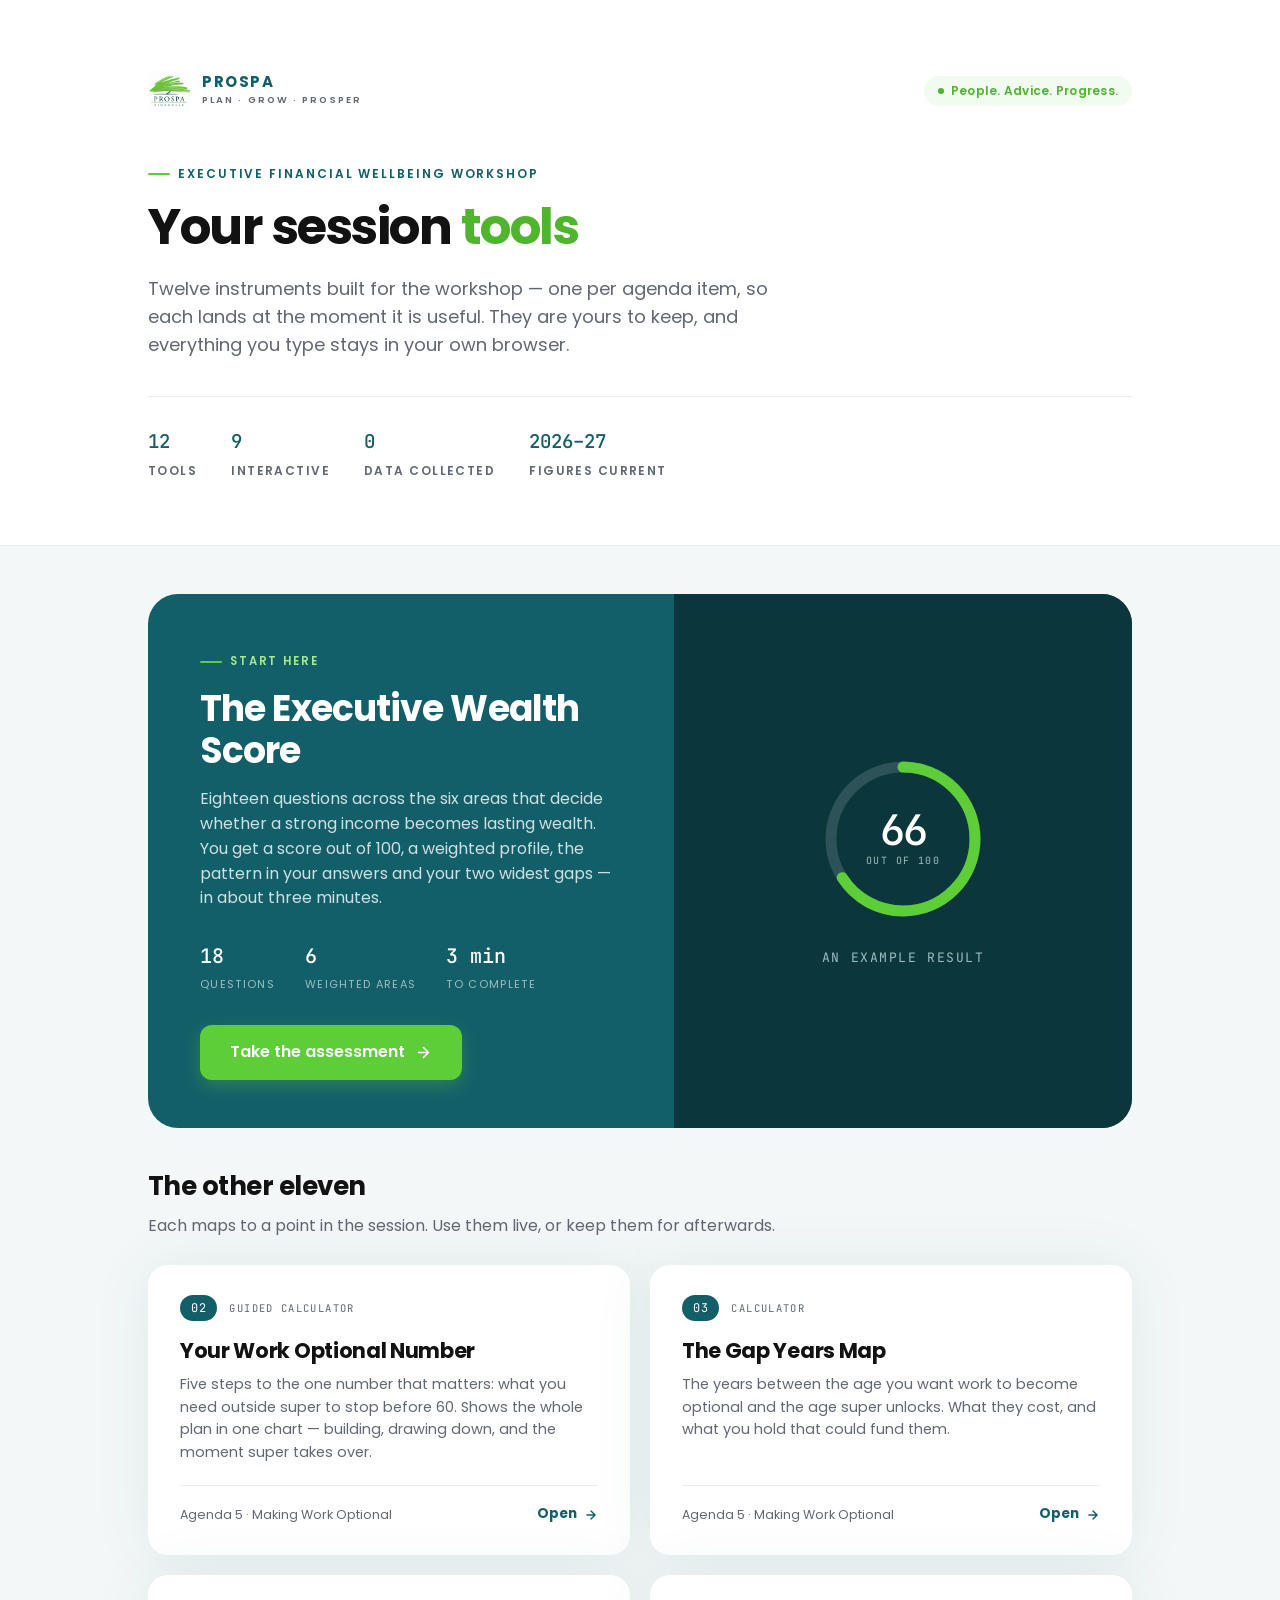
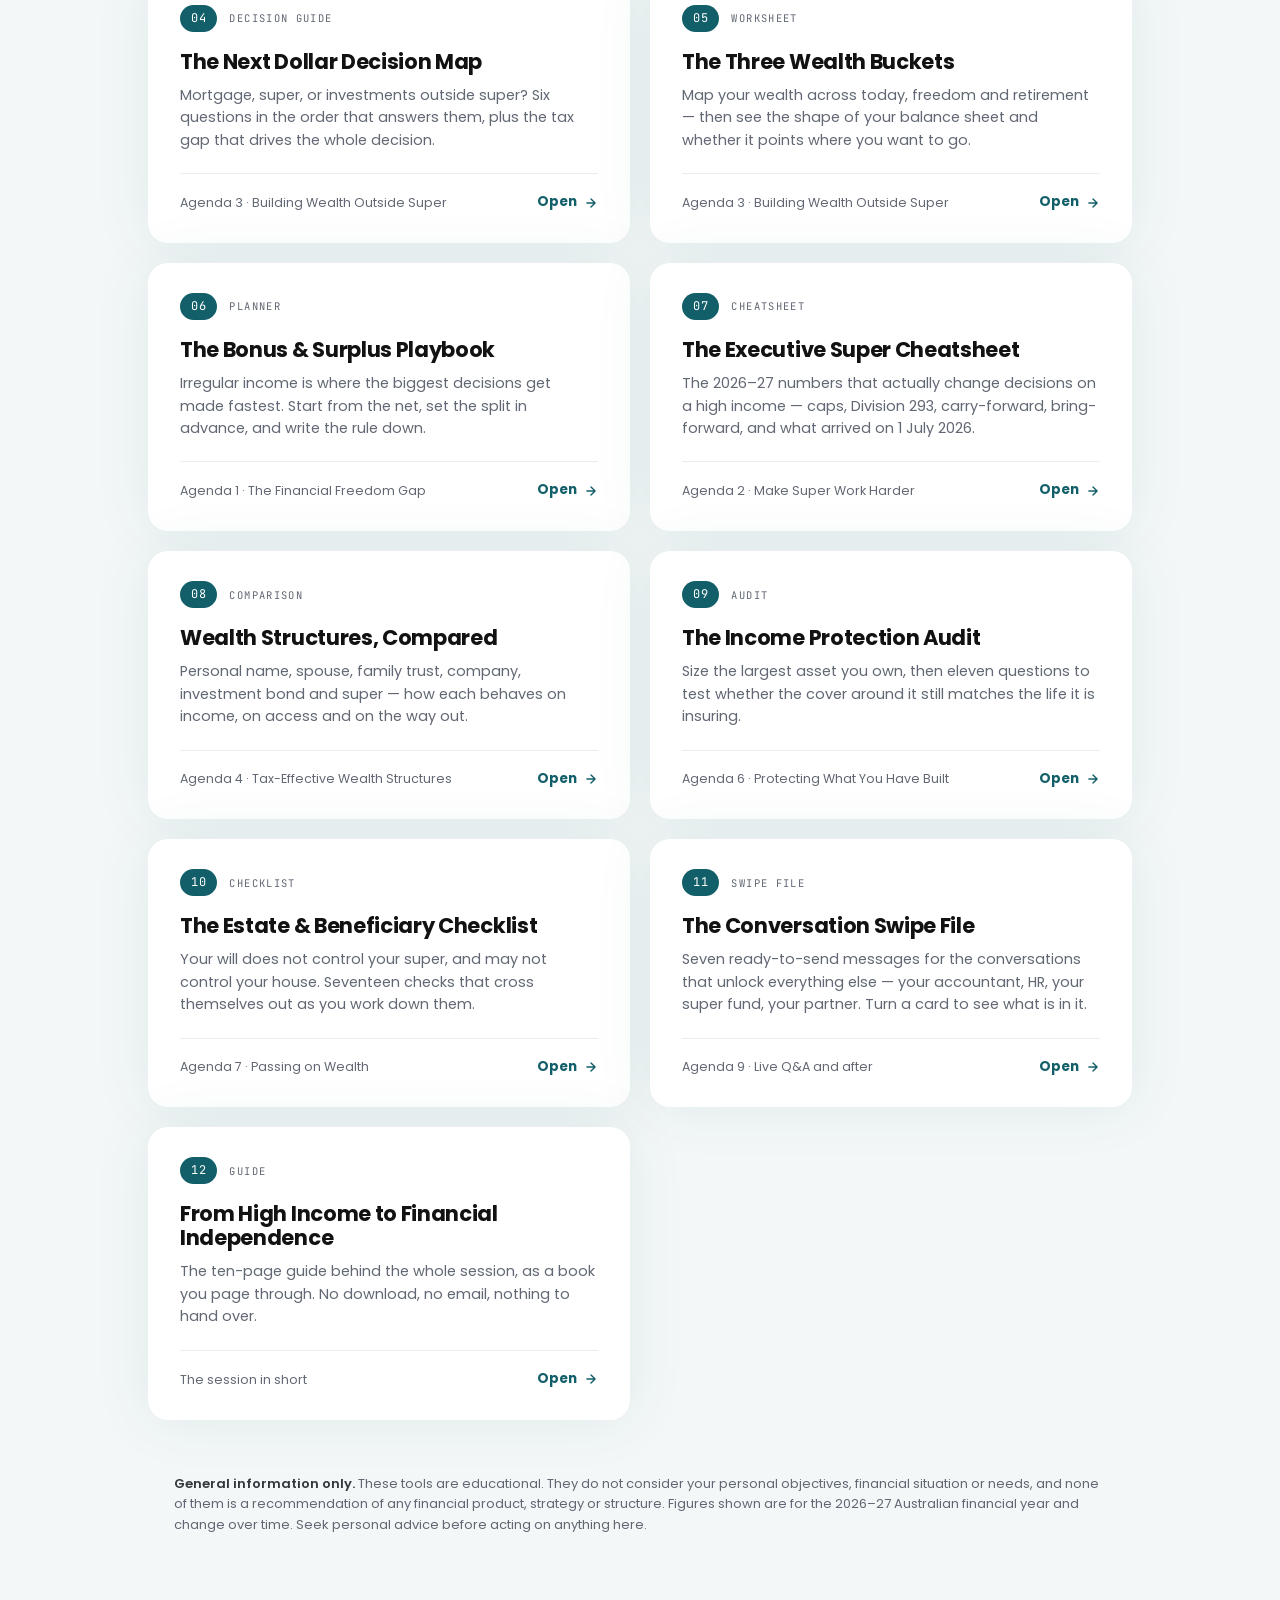
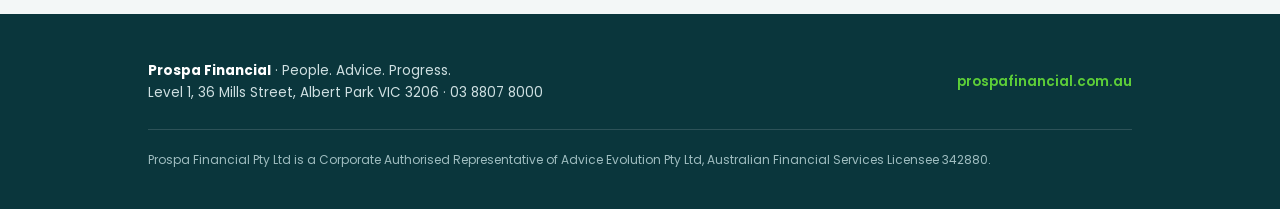
==== commit 2d85146c: "Rebuild magnet 02 as the Work Optional Number, on a tested model Implements Prospa's notes. The mode" ====
--- a/index.html
+++ b/index.html
@@ -438,10 +438,10 @@
         {
           no: '02',
           slug: '02-freedom-number',
-          kind: 'Calculator',
-          title: 'Your Financial Freedom Number',
-          blurb:
-            'The capital your chosen lifestyle would call for, what your current trajectory produces, and the distance between them. Plus which lever closes it fastest.',
+          kind: 'Guided calculator',
+          title: 'Your Work Optional Number',
+          blurb:
+            'Five steps to the one number that matters: what you need outside super to stop before 60. Shows the whole plan in one chart — building, drawing down, and the moment super takes over.',
           agenda: 'Agenda 5 · Making Work Optional',
         },
         {
--- a/assets/prospa.css
+++ b/assets/prospa.css
@@ -2101,3 +2101,650 @@
     padding-inline: 10pt;
   }
 }
+
+/* ============================================================
+   NUMBER & INDICATOR WIDGETS
+   Behaviour in assets/widgets.js. Ported from the Prospa
+   calculator bento and the Health OS widget library.
+   ============================================================ */
+
+/* ---------- Score gauge ---------- */
+.w-gaugebox {
+  width: 100%;
+  max-width: 280px;
+  margin: 0 auto;
+}
+.w-gauge {
+  position: relative;
+  width: 100%;
+}
+.w-gauge svg {
+  display: block;
+  width: 100%;
+  overflow: visible;
+}
+.w-gauge-face {
+  position: absolute;
+  left: 0;
+  right: 0;
+  bottom: 14px;
+  text-align: center;
+}
+.w-gauge-n {
+  display: block;
+  font-family: 'JetBrains Mono', monospace;
+  font-size: 48px;
+  font-weight: 500;
+  letter-spacing: -0.04em;
+  line-height: 1;
+  color: var(--ink);
+  font-variant-numeric: tabular-nums;
+}
+.w-gauge-u {
+  display: block;
+  font-size: 10.5px;
+  font-weight: 600;
+  letter-spacing: 0.14em;
+  text-transform: uppercase;
+  color: var(--gray);
+  margin-top: 6px;
+}
+.w-gauge-cap {
+  text-align: center;
+  font-size: 12.5px;
+  line-height: 1.5;
+  color: var(--gray);
+  margin-top: 14px;
+}
+.w-gauge-ticked .w-gauge-n {
+  font-size: 38px;
+}
+
+/* On a dark panel */
+.on-dark .w-gauge-n {
+  color: #fff;
+}
+.on-dark .w-gauge-u,
+.on-dark .w-gauge-cap {
+  color: #9fbdc0;
+}
+
+/* ---------- Metric strip ---------- */
+.w-metrics {
+  display: grid;
+  grid-template-columns: repeat(4, 1fr);
+  gap: 12px;
+}
+.w-metric {
+  background: #fff;
+  border: 1px solid var(--line);
+  border-radius: var(--r-md);
+  padding: 18px 20px;
+  min-width: 0;
+}
+.w-metric-k {
+  display: block;
+  font-size: 10.5px;
+  font-weight: 600;
+  letter-spacing: 0.12em;
+  text-transform: uppercase;
+  color: var(--gray);
+}
+.w-metric-v {
+  display: block;
+  font-family: 'JetBrains Mono', monospace;
+  font-size: 23px;
+  font-weight: 500;
+  letter-spacing: -0.03em;
+  color: var(--ink);
+  margin-top: 9px;
+  font-variant-numeric: tabular-nums;
+  line-height: 1.1;
+}
+.w-metric-n {
+  display: block;
+  font-size: 12px;
+  color: var(--gray);
+  margin-top: 7px;
+  line-height: 1.4;
+}
+.w-metric-good {
+  background: var(--bg1);
+  border-color: transparent;
+}
+.w-metric-good .w-metric-v {
+  color: var(--green-600);
+}
+.w-metric-warn {
+  background: var(--ember-soft);
+  border-color: transparent;
+}
+.w-metric-warn .w-metric-v {
+  color: var(--ember-strong);
+}
+.w-metric-key {
+  background: var(--teal);
+  border-color: transparent;
+}
+.w-metric-key .w-metric-k {
+  color: #9fd8c4;
+}
+.w-metric-key .w-metric-v {
+  color: #fff;
+}
+.w-metric-key .w-metric-n {
+  color: #cfe0e2;
+}
+
+/* ---------- Breakdown bar ---------- */
+.w-breakdown-bar {
+  display: flex;
+  height: 20px;
+  border-radius: var(--r-sm);
+  overflow: hidden;
+  background: var(--line);
+}
+.w-breakdown-bar span {
+  display: block;
+  height: 100%;
+  transform: scaleX(0);
+  transform-origin: left center;
+}
+.w-breakdown-key {
+  list-style: none;
+  margin: 16px 0 0;
+  padding: 0;
+  display: flex;
+  flex-direction: column;
+  gap: 1px;
+}
+.w-breakdown-key li {
+  display: flex;
+  align-items: center;
+  gap: 11px;
+  padding: 9px 0;
+  border-bottom: 1px solid var(--line-2);
+  font-size: 14.5px;
+  color: var(--slate);
+}
+.w-breakdown-key li:last-child {
+  border-bottom: none;
+}
+.w-breakdown-key i {
+  width: 9px;
+  height: 9px;
+  border-radius: 3px;
+  flex: none;
+}
+.w-breakdown-key span {
+  flex: 1;
+  min-width: 0;
+}
+.w-breakdown-key em {
+  font-style: normal;
+  font-family: 'JetBrains Mono', monospace;
+  font-size: 13.5px;
+  color: var(--ink);
+  font-variant-numeric: tabular-nums;
+}
+.w-breakdown-key b {
+  font-family: 'JetBrains Mono', monospace;
+  font-size: 13px;
+  color: var(--gray);
+  min-width: 42px;
+  text-align: right;
+  font-variant-numeric: tabular-nums;
+}
+
+/* ---------- Goal progress ---------- */
+.w-goal-top {
+  display: flex;
+  align-items: center;
+  justify-content: space-between;
+  gap: 14px;
+}
+.w-goal-k {
+  font-size: 10.5px;
+  font-weight: 600;
+  letter-spacing: 0.12em;
+  text-transform: uppercase;
+  color: var(--gray);
+}
+.w-goal-flag {
+  display: inline-flex;
+  align-items: center;
+  gap: 6px;
+  background: var(--bg1);
+  color: var(--green-600);
+  font-size: 10.5px;
+  font-weight: 600;
+  letter-spacing: 0.1em;
+  text-transform: uppercase;
+  padding: 5px 11px;
+  border-radius: var(--r-pill);
+}
+.w-goal-flag svg {
+  width: 12px;
+  height: 12px;
+}
+.w-goal-v {
+  font-family: 'JetBrains Mono', monospace;
+  font-size: 22px;
+  letter-spacing: -0.03em;
+  margin: 14px 0;
+  font-variant-numeric: tabular-nums;
+}
+.w-goal-v b {
+  font-weight: 500;
+  color: var(--ink);
+}
+.w-goal-v span {
+  color: var(--gray);
+  font-size: 17px;
+}
+.w-goal-track {
+  height: 12px;
+  border-radius: 6px;
+  background: var(--line);
+  overflow: hidden;
+}
+.w-goal-track i {
+  display: block;
+  height: 100%;
+  border-radius: 6px;
+  background: linear-gradient(90deg, var(--teal), var(--green));
+  transform: scaleX(0);
+  transform-origin: left center;
+}
+.w-goal-axis {
+  display: flex;
+  justify-content: space-between;
+  margin-top: 9px;
+  font-family: 'JetBrains Mono', monospace;
+  font-size: 10.5px;
+  color: var(--gray);
+}
+
+/* ---------- Progress rows ---------- */
+.w-row {
+  padding: 13px 0;
+  border-bottom: 1px solid var(--line-2);
+}
+.w-row:last-child {
+  border-bottom: none;
+}
+.w-row-top {
+  display: flex;
+  align-items: baseline;
+  justify-content: space-between;
+  gap: 14px;
+  margin-bottom: 9px;
+}
+.w-row-top span {
+  font-size: 14.5px;
+  color: var(--ink);
+  font-weight: 600;
+}
+.w-row-top b {
+  font-family: 'JetBrains Mono', monospace;
+  font-size: 14px;
+  font-weight: 500;
+  color: var(--teal);
+  white-space: nowrap;
+  font-variant-numeric: tabular-nums;
+}
+.w-row-track {
+  height: 7px;
+  border-radius: 4px;
+  background: var(--line);
+  overflow: hidden;
+}
+.w-row-track i {
+  display: block;
+  height: 100%;
+  border-radius: 4px;
+  transform: scaleX(0);
+  transform-origin: left center;
+}
+.w-row-note {
+  display: block;
+  font-size: 12.5px;
+  color: var(--gray);
+  margin-top: 8px;
+}
+
+/* ---------- Comparison ---------- */
+.w-compare-row {
+  display: flex;
+  align-items: stretch;
+}
+.w-compare-side {
+  flex: 1;
+  display: flex;
+  flex-direction: column;
+  gap: 7px;
+  min-width: 0;
+}
+.w-compare-right {
+  align-items: flex-end;
+  text-align: right;
+}
+.w-compare-k {
+  font-size: 10.5px;
+  font-weight: 600;
+  letter-spacing: 0.12em;
+  text-transform: uppercase;
+  color: var(--gray);
+}
+.w-compare-v {
+  font-family: 'JetBrains Mono', monospace;
+  font-size: 26px;
+  font-weight: 500;
+  letter-spacing: -0.03em;
+  color: var(--ink);
+  font-variant-numeric: tabular-nums;
+}
+.w-compare-muted {
+  color: var(--gray);
+}
+.w-compare-rule {
+  position: relative;
+  width: 1px;
+  background: var(--line);
+  margin: 0 24px;
+  flex: none;
+}
+.w-compare-rule span {
+  position: absolute;
+  left: 50%;
+  top: 50%;
+  transform: translate(-50%, -50%);
+  background: #fff;
+  padding: 5px 2px;
+  font-size: 11px;
+  color: var(--gray);
+}
+.w-compare-note {
+  margin-top: 16px;
+  font-size: 13.5px;
+  color: var(--slate);
+  text-align: center;
+}
+
+/* ---------- Donut ---------- */
+.w-donut-wrap {
+  display: flex;
+  align-items: center;
+  gap: 24px;
+  flex-wrap: wrap;
+}
+.w-donut {
+  position: relative;
+  flex: none;
+}
+.w-donut-face {
+  position: absolute;
+  inset: 0;
+  display: flex;
+  flex-direction: column;
+  align-items: center;
+  justify-content: center;
+  gap: 3px;
+}
+.w-donut-face span {
+  font-size: 10px;
+  font-weight: 600;
+  letter-spacing: 0.12em;
+  text-transform: uppercase;
+  color: var(--gray);
+}
+.w-donut-face b {
+  font-family: 'JetBrains Mono', monospace;
+  font-size: 19px;
+  font-weight: 500;
+  color: var(--ink);
+  letter-spacing: -0.02em;
+}
+.w-donut-key {
+  list-style: none;
+  margin: 0;
+  padding: 0;
+  flex: 1;
+  min-width: 170px;
+}
+.w-donut-key li {
+  display: flex;
+  align-items: center;
+  gap: 10px;
+  padding: 9px 0;
+  border-bottom: 1px solid var(--line-2);
+  font-size: 14px;
+  color: var(--slate);
+}
+.w-donut-key li:last-child {
+  border-bottom: none;
+}
+.w-donut-key i {
+  width: 9px;
+  height: 9px;
+  border-radius: 3px;
+  flex: none;
+}
+.w-donut-key span {
+  flex: 1;
+}
+.w-donut-key b {
+  font-family: 'JetBrains Mono', monospace;
+  font-size: 13.5px;
+  color: var(--ink);
+  font-weight: 500;
+  font-variant-numeric: tabular-nums;
+}
+
+/* ---------- Stepper ---------- */
+.w-stepper {
+  list-style: none;
+  margin: 0;
+  padding: 0;
+  display: flex;
+  gap: 8px;
+  flex-wrap: wrap;
+}
+.w-step {
+  display: flex;
+  align-items: center;
+  gap: 10px;
+  flex: 1;
+  min-width: 140px;
+  padding: 12px 16px;
+  border-radius: var(--r-sm);
+  background: var(--bg2);
+  transition: background var(--dur-base) var(--ease);
+}
+.w-step-mark {
+  width: 24px;
+  height: 24px;
+  border-radius: 50%;
+  display: inline-flex;
+  align-items: center;
+  justify-content: center;
+  flex: none;
+  font-family: 'JetBrains Mono', monospace;
+  font-size: 12px;
+  background: #fff;
+  border: 1.5px solid var(--line);
+  color: var(--gray);
+  transition: background var(--dur-base) var(--ease), color var(--dur-base) var(--ease),
+    border-color var(--dur-base) var(--ease);
+}
+.w-step-mark svg {
+  width: 13px;
+  height: 13px;
+}
+.w-step-label {
+  font-size: 13px;
+  font-weight: 600;
+  color: var(--gray);
+  line-height: 1.3;
+}
+.w-step-done .w-step-mark {
+  background: var(--green);
+  border-color: var(--green);
+  color: #fff;
+}
+.w-step-done .w-step-label {
+  color: var(--slate);
+}
+.w-step-now {
+  background: var(--teal);
+}
+.w-step-now .w-step-mark {
+  background: #fff;
+  border-color: #fff;
+  color: var(--teal);
+}
+.w-step-now .w-step-label {
+  color: #fff;
+}
+
+/* ---------- Projection chart ---------- */
+.w-chart svg {
+  display: block;
+  width: 100%;
+  height: auto;
+}
+.w-chart-ax {
+  font-family: 'JetBrains Mono', monospace;
+  font-size: 10px;
+  fill: #616773;
+}
+.w-chart-target {
+  font-family: 'JetBrains Mono', monospace;
+  font-size: 10.5px;
+  fill: #a8481a;
+}
+.w-chart-end {
+  font-family: 'JetBrains Mono', monospace;
+  font-size: 12px;
+  fill: #135f69;
+  font-weight: 500;
+}
+
+@media (max-width: 900px) {
+  .w-metrics {
+    grid-template-columns: repeat(2, 1fr);
+  }
+}
+@media (max-width: 560px) {
+  .w-metrics {
+    grid-template-columns: 1fr;
+  }
+  .w-compare-rule {
+    margin: 0 14px;
+  }
+  .w-compare-v {
+    font-size: 21px;
+  }
+  .w-gauge-n {
+    font-size: 40px;
+  }
+  .w-step {
+    min-width: 0;
+  }
+  .w-step-label {
+    font-size: 12px;
+  }
+}
+
+@media print {
+  .w-gauge-arc,
+  .w-breakdown-bar span,
+  .w-goal-track i,
+  .w-row-track i,
+  .w-chart-line {
+    transition: none !important;
+  }
+  .w-breakdown-bar span,
+  .w-goal-track i,
+  .w-row-track i {
+    transform: scaleX(1) !important;
+  }
+  .w-metric,
+  .w-donut-wrap,
+  .w-breakdown,
+  .w-goal,
+  .w-chart {
+    break-inside: avoid;
+  }
+  .w-metric-key {
+    background: var(--bg2);
+  }
+  .w-metric-key .w-metric-k,
+  .w-metric-key .w-metric-n {
+    color: var(--gray);
+  }
+  .w-metric-key .w-metric-v {
+    color: var(--teal);
+  }
+}
+
+/* ---------- Life path chart ---------- */
+.w-lifepath svg {
+  display: block;
+  width: 100%;
+  height: auto;
+}
+.w-lp-key {
+  font-family: 'JetBrains Mono', monospace;
+  font-size: 10px;
+  letter-spacing: 0.1em;
+  text-transform: uppercase;
+  fill: #616773;
+}
+.w-lp-tick {
+  font-family: 'JetBrains Mono', monospace;
+  font-size: 11.5px;
+  fill: #135f69;
+  font-weight: 500;
+}
+.w-lp-ticklabel {
+  font-family: 'JetBrains Mono', monospace;
+  font-size: 9px;
+  letter-spacing: 0.08em;
+  text-transform: uppercase;
+  fill: #616773;
+}
+.w-lp-warn {
+  font-family: 'JetBrains Mono', monospace;
+  font-size: 10.5px;
+  fill: #a8481a;
+  font-weight: 500;
+}
+.w-lp-legend {
+  list-style: none;
+  margin: 14px 0 0;
+  padding: 0;
+  display: flex;
+  gap: 20px;
+  flex-wrap: wrap;
+  font-size: 12.5px;
+  color: var(--gray);
+}
+.w-lp-legend li {
+  display: inline-flex;
+  align-items: center;
+  gap: 8px;
+}
+.w-lp-legend i {
+  width: 14px;
+  height: 3px;
+  border-radius: 2px;
+  flex: none;
+}
+@media print {
+  .w-lp-line {
+    transition: none !important;
+    stroke-dasharray: none !important;
+    stroke-dashoffset: 0 !important;
+  }
+}
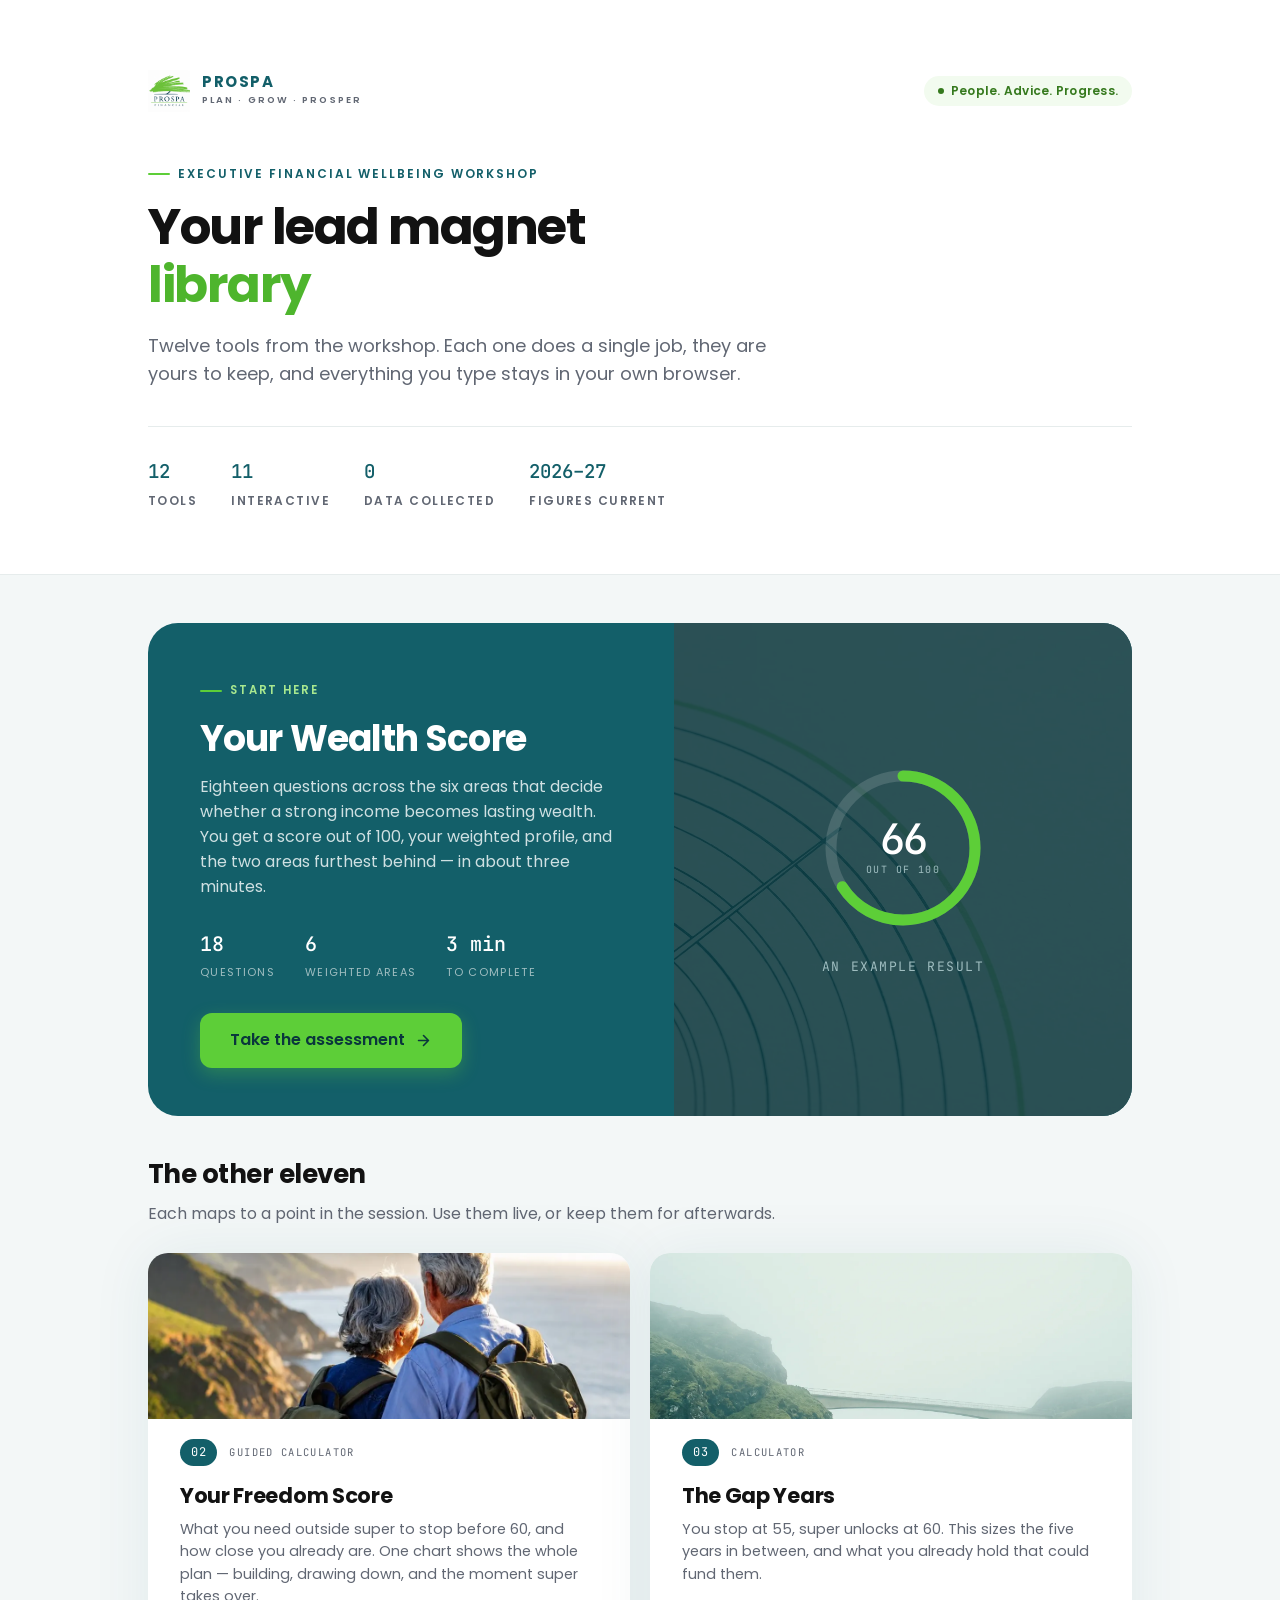
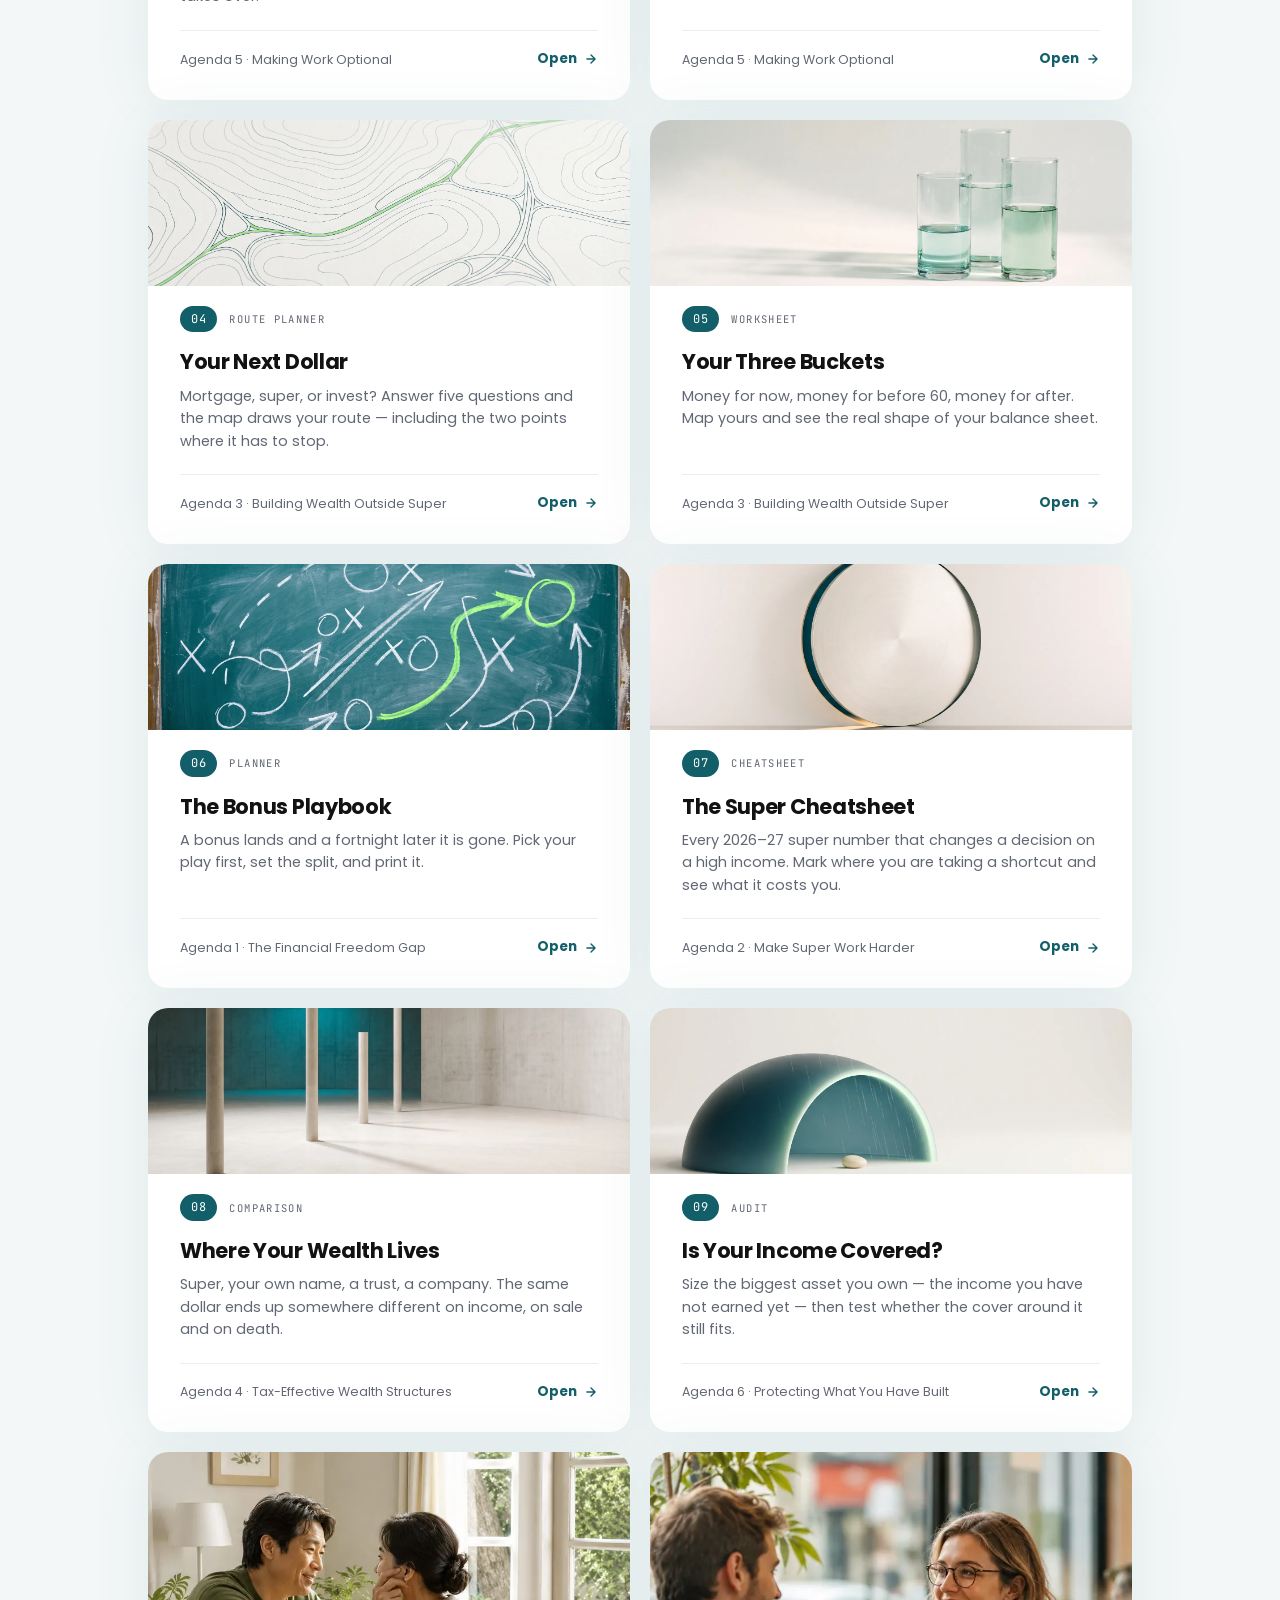
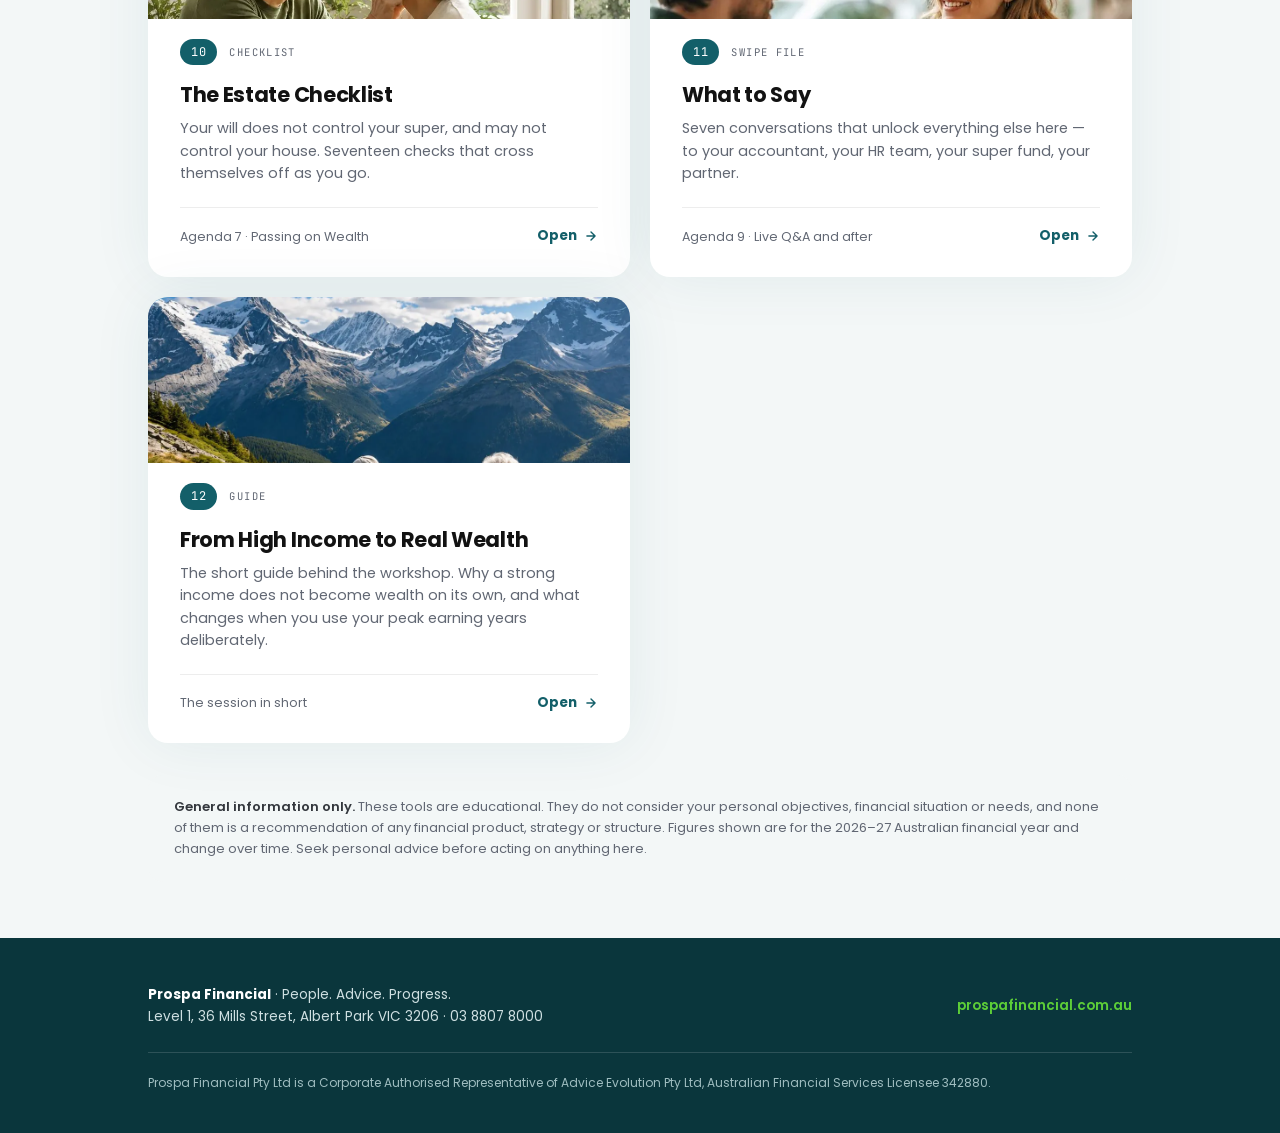
==== commit 47555905: "Beautify all twelve magnets: imagery, widgets, and two rebuilds The client's brief was that these lo" ====
--- a/index.html
+++ b/index.html
@@ -3,10 +3,10 @@
   <head>
     <meta charset="UTF-8" />
     <meta name="viewport" content="width=device-width, initial-scale=1.0" />
-    <title>Session Tools — Prospa Financial</title>
+    <title>Your Lead Magnet Library — Prospa Financial</title>
     <meta
       name="description"
-      content="Twelve tools for the Executive Financial Wellbeing Workshop, led by the Executive Wealth Score. General information only."
+      content="Twelve tools from the Executive Financial Wellbeing Workshop, led by Your Wealth Score. General information only."
     />
     <link rel="icon" type="image/svg+xml" href="assets/favicon.svg" />
     <link rel="preconnect" href="https://fonts.googleapis.com" />
@@ -189,6 +189,44 @@
         letter-spacing: 0.14em;
       }
 
+      /* ---- Card and feature artwork ----
+         The card is a link, so the art is a <span>, not a <figure>: a figure
+         inside an anchor is not phrasing content and would be invalid. */
+      .tool-art {
+        display: block;
+        margin: -30px -32px 20px;
+        aspect-ratio: 2.9 / 1;
+        overflow: hidden;
+        background: var(--bg2);
+        border-radius: var(--r-lg) var(--r-lg) 0 0;
+      }
+      .tool-art img {
+        display: block;
+        width: 100%;
+        height: 100%;
+        object-fit: cover;
+        transition: transform 600ms var(--ease);
+      }
+      .tool:hover .tool-art img {
+        transform: scale(1.035);
+      }
+
+      /* The ring demo keeps its animation; the artwork sits behind it, dimmed
+         right down so the 66 stays the brightest thing in the panel. */
+      .feature-visual {
+        position: relative;
+        isolation: isolate;
+      }
+      .feature-art {
+        position: absolute;
+        inset: 0;
+        z-index: -1;
+        width: 100%;
+        height: 100%;
+        object-fit: cover;
+        opacity: 0.14;
+      }
+
       /* ---- Grid ---- */
       .tools {
         display: grid;
@@ -295,6 +333,19 @@
         color: #9fbdc0;
       }
 
+      @media (prefers-reduced-motion: reduce) {
+        .tool:hover .tool-art img {
+          transform: none;
+        }
+      }
+
+      @media print {
+        .tool-art,
+        .feature-art {
+          display: none;
+        }
+      }
+
       @media (max-width: 900px) {
         .feature {
           grid-template-columns: 1fr;
@@ -324,6 +375,9 @@
         }
         .tool {
           padding: 26px 24px;
+        }
+        .tool-art {
+          margin: -26px -24px 18px;
         }
       }
     </style>
@@ -343,16 +397,15 @@
         </div>
 
         <div class="eyebrow">Executive Financial Wellbeing Workshop</div>
-        <h1>Your session <em>tools</em></h1>
+        <h1>Your lead magnet <em>library</em></h1>
         <p class="lede">
-          Twelve instruments built for the workshop — one per agenda item, so each lands at the
-          moment it is useful. They are yours to keep, and everything you type stays in your own
-          browser.
+          Twelve tools from the workshop. Each one does a single job, they are yours to keep, and
+          everything you type stays in your own browser.
         </p>
 
         <div class="hero-meta">
           <div class="m"><b>12</b><span>Tools</span></div>
-          <div class="m"><b>9</b><span>Interactive</span></div>
+          <div class="m"><b>11</b><span>Interactive</span></div>
           <div class="m"><b>0</b><span>Data collected</span></div>
           <div class="m"><b>2026–27</b><span>Figures current</span></div>
         </div>
@@ -364,11 +417,11 @@
       <a class="feature" href="magnets/01-wealth-score.html">
         <div class="feature-copy">
           <span class="tag">Start here</span>
-          <h2>The Executive Wealth Score</h2>
+          <h2>Your Wealth Score</h2>
           <p>
             Eighteen questions across the six areas that decide whether a strong income becomes
-            lasting wealth. You get a score out of 100, a weighted profile, the pattern in your
-            answers and your two widest gaps — in about three minutes.
+            lasting wealth. You get a score out of 100, your weighted profile, and the two areas
+            furthest behind — in about three minutes.
           </p>
           <div class="feature-stats">
             <div><b>18</b><span>Questions</span></div>
@@ -384,10 +437,11 @@
           </span>
         </div>
         <div class="feature-visual">
+          <img class="feature-art" src="assets/img/art/01-score-rings.webp" alt="" />
           <div class="ring-demo">
             <svg width="176" height="176" viewBox="0 0 176 176" aria-hidden="true">
               <circle cx="88" cy="88" r="72" fill="none" stroke="rgba(255,255,255,.14)" stroke-width="11" />
-              <circle class="ring-arc" cx="88" cy="88" r="72" fill="none" stroke="#5dce38"
+              <circle class="ring-arc" cx="88" cy="88" r="72" fill="none" stroke="var(--green)"
                       stroke-width="11" stroke-linecap="round" transform="rotate(-90 88 88)" />
               <text class="ring-label" x="88" y="94" text-anchor="middle">66</text>
               <text class="ring-sub" x="88" y="113" text-anchor="middle">OUT OF 100</text>
@@ -437,101 +491,123 @@
       const TOOLS = [
         {
           no: '02',
+          art: 'photo/senior-couple-coastal-hike-ocean-vista.webp',
+          pos: '50% 38%',
           slug: '02-freedom-number',
           kind: 'Guided calculator',
-          title: 'Your Work Optional Number',
-          blurb:
-            'Five steps to the one number that matters: what you need outside super to stop before 60. Shows the whole plan in one chart — building, drawing down, and the moment super takes over.',
+          title: 'Your Freedom Score',
+          blurb:
+            'What you need outside super to stop before 60, and how close you already are. One chart shows the whole plan — building, drawing down, and the moment super takes over.',
           agenda: 'Agenda 5 · Making Work Optional',
         },
         {
           no: '03',
+          art: 'art/03-gap-bridge.webp',
+          pos: '50% 58%',
           slug: '03-gap-years',
           kind: 'Calculator',
-          title: 'The Gap Years Map',
-          blurb:
-            'The years between the age you want work to become optional and the age super unlocks. What they cost, and what you hold that could fund them.',
+          title: 'The Gap Years',
+          blurb:
+            'You stop at 55, super unlocks at 60. This sizes the five years in between, and what you already hold that could fund them.',
           agenda: 'Agenda 5 · Making Work Optional',
         },
         {
           no: '04',
+          art: 'art/04-routemap.webp',
+          pos: '50% 50%',
           slug: '04-next-dollar',
-          kind: 'Decision guide',
-          title: 'The Next Dollar Decision Map',
-          blurb:
-            'Mortgage, super, or investments outside super? Six questions in the order that answers them, plus the tax gap that drives the whole decision.',
+          kind: 'Route planner',
+          title: 'Your Next Dollar',
+          blurb:
+            'Mortgage, super, or invest? Answer five questions and the map draws your route — including the two points where it has to stop.',
           agenda: 'Agenda 3 · Building Wealth Outside Super',
         },
         {
           no: '05',
+          art: 'art/05-vessels.webp',
+          pos: '55% 62%',
           slug: '05-three-buckets',
           kind: 'Worksheet',
-          title: 'The Three Wealth Buckets',
-          blurb:
-            'Map your wealth across today, freedom and retirement — then see the shape of your balance sheet and whether it points where you want to go.',
+          title: 'Your Three Buckets',
+          blurb:
+            'Money for now, money for before 60, money for after. Map yours and see the real shape of your balance sheet.',
           agenda: 'Agenda 3 · Building Wealth Outside Super',
         },
         {
           no: '06',
+          art: 'art/06-playbook.webp',
+          pos: '50% 50%',
           slug: '06-bonus-playbook',
           kind: 'Planner',
-          title: 'The Bonus & Surplus Playbook',
-          blurb:
-            'Irregular income is where the biggest decisions get made fastest. Start from the net, set the split in advance, and write the rule down.',
+          title: 'The Bonus Playbook',
+          blurb:
+            'A bonus lands and a fortnight later it is gone. Pick your play first, set the split, and print it.',
           agenda: 'Agenda 1 · The Financial Freedom Gap',
         },
         {
           no: '07',
+          art: 'art/07-vault.webp',
+          pos: '50% 56%',
           slug: '07-super-cheatsheet',
           kind: 'Cheatsheet',
-          title: 'The Executive Super Cheatsheet',
-          blurb:
-            'The 2026–27 numbers that actually change decisions on a high income — caps, Division 293, carry-forward, bring-forward, and what arrived on 1 July 2026.',
+          title: 'The Super Cheatsheet',
+          blurb:
+            'Every 2026–27 super number that changes a decision on a high income. Mark where you are taking a shortcut and see what it costs you.',
           agenda: 'Agenda 2 · Make Super Work Harder',
         },
         {
           no: '08',
+          art: 'art/08-columns.webp',
+          pos: '50% 58%',
           slug: '08-structures',
           kind: 'Comparison',
-          title: 'Wealth Structures, Compared',
-          blurb:
-            'Personal name, spouse, family trust, company, investment bond and super — how each behaves on income, on access and on the way out.',
+          title: 'Where Your Wealth Lives',
+          blurb:
+            'Super, your own name, a trust, a company. The same dollar ends up somewhere different on income, on sale and on death.',
           agenda: 'Agenda 4 · Tax-Effective Wealth Structures',
         },
         {
           no: '09',
+          art: 'art/09-dome.webp',
+          pos: '50% 62%',
           slug: '09-income-protection',
           kind: 'Audit',
-          title: 'The Income Protection Audit',
-          blurb:
-            'Size the largest asset you own, then eleven questions to test whether the cover around it still matches the life it is insuring.',
+          title: 'Is Your Income Covered?',
+          blurb:
+            'Size the biggest asset you own — the income you have not earned yet — then test whether the cover around it still fits.',
           agenda: 'Agenda 6 · Protecting What You Have Built',
         },
         {
           no: '10',
+          art: 'photo/mature-couple-home-breakfast-affection.webp',
+          pos: '50% 32%',
           slug: '10-estate-checklist',
           kind: 'Checklist',
-          title: 'The Estate & Beneficiary Checklist',
-          blurb:
-            'Your will does not control your super, and may not control your house. Seventeen checks that cross themselves out as you work down them.',
+          title: 'The Estate Checklist',
+          blurb:
+            'Your will does not control your super, and may not control your house. Seventeen checks that cross themselves off as you go.',
           agenda: 'Agenda 7 · Passing on Wealth',
         },
         {
           no: '11',
+          art: 'photo/professionals-cafe-meeting-coffee-discussion.webp',
+          pos: '50% 34%',
           slug: '11-conversation-swipe-file',
           kind: 'Swipe file',
-          title: 'The Conversation Swipe File',
-          blurb:
-            'Seven ready-to-send messages for the conversations that unlock everything else — your accountant, HR, your super fund, your partner. Turn a card to see what is in it.',
+          title: 'What to Say',
+          blurb:
+            'Seven conversations that unlock everything else here — to your accountant, your HR team, your super fund, your partner.',
           agenda: 'Agenda 9 · Live Q&A and after',
         },
         {
           no: '12',
+          art: 'photo/seniors-mountain-summit-binoculars-hiking.webp',
+          pos: '50% 40%',
           slug: '12-freedom-guide',
           kind: 'Guide',
-          title: 'From High Income to Financial Independence',
-          blurb:
-            'The ten-page guide behind the whole session, as a book you page through. No download, no email, nothing to hand over.',
+          title: 'From High Income to Real Wealth',
+          blurb:
+            'The short guide behind the workshop. Why a strong income does not become wealth on its own, and what changes when you use your peak earning years deliberately.',
           agenda: 'The session in short',
         },
       ]
@@ -539,6 +615,8 @@
       document.getElementById('tools').innerHTML = TOOLS.map(
         (t) => `
           <a class="tool" href="magnets/${t.slug}.html">
+            <span class="tool-art"><img src="assets/img/${t.art}" alt="" loading="lazy" decoding="async"
+                  style="object-position:${t.pos}" /></span>
             <div class="tool-top">
               <span class="tool-no">${t.no}</span>
               <span class="tool-kind">${t.kind}</span>
--- a/assets/prospa.css
+++ b/assets/prospa.css
@@ -12,6 +12,11 @@
   --teal-900: #0a363c;
   --green: #5dce38;
   --green-600: #4eb52d;
+  /* The brand green is a graphic colour: at 2.03:1 it cannot carry white text
+     and at 2.49:1 it cannot be small text on a tint. --green-text is the same
+     hue taken down until it reads — 5.08:1 on --bg1, 5.38:1 on white. Use the
+     brand green for surfaces and marks; use this one for words. */
+  --green-text: #35791d;
   --accent: #d0dfe1;
 
   /* Warm accent — one use per page, maximum */
@@ -294,10 +299,27 @@
   cursor: not-allowed;
 }
 
+/* Dark ink on the brand green, not white. White measured 2.03:1 here — the
+   main call to action on all twelve sheets. The design system already sets
+   #0a363c on green elsewhere, so this aligns with it rather than inventing a
+   treatment: 6.45:1 at rest, 4.96:1 on the --green-600 hover. */
 .btn-primary {
   background: var(--green);
-  color: #fff;
+  color: var(--teal-900);
   box-shadow: 0 6px 18px rgba(93, 206, 56, 0.32);
+}
+
+/* There was no focus style on .btn at all, so every button on every sheet fell
+   back to a UA ring that Chrome suppresses on a mouse-adjacent click. */
+.btn:focus-visible {
+  outline: 2px solid var(--teal);
+  outline-offset: 3px;
+}
+
+.btn-primary:focus-visible,
+.btn-teal:focus-visible {
+  outline-color: var(--teal-900);
+  outline-offset: 2px;
 }
 
 .btn-primary:hover:not(:disabled) {
@@ -357,7 +379,7 @@
 
 .badge-green {
   background: var(--bg1);
-  color: var(--green-600);
+  color: var(--green-text);
 }
 
 .badge-teal {
@@ -401,16 +423,19 @@
   gap: 18px;
 }
 
+/* minmax(0, 1fr), not 1fr: a grid track's default min-width is auto, so one
+   long unbreakable string pushes the track wider than its share and the whole
+   sheet scrolls sideways. */
 .g2 {
-  grid-template-columns: repeat(2, 1fr);
+  grid-template-columns: repeat(2, minmax(0, 1fr));
 }
 
 .g3 {
-  grid-template-columns: repeat(3, 1fr);
+  grid-template-columns: repeat(3, minmax(0, 1fr));
 }
 
 .g4 {
-  grid-template-columns: repeat(4, 1fr);
+  grid-template-columns: repeat(4, minmax(0, 1fr));
 }
 
 /* ---- Icon chip ---- */
@@ -448,8 +473,10 @@
   flex: none;
 }
 
+/* .num sets white; on the brand green that is 2.03:1. */
 .num-green {
   background: var(--green);
+  color: var(--teal-900);
 }
 
 /* ---- Data figures ---- */
@@ -767,7 +794,7 @@
   padding-top: 20px;
   border-top: 1px solid rgba(255, 255, 255, 0.14);
   font-size: 12px;
-  color: #9fbdc0;
+  color: #b8d4d7; /* was #9fbdc0 — 4.29:1, under AA at 12px. Now 5.48:1. */
 }
 
 .foot-contact {
@@ -861,7 +888,7 @@
 @media (max-width: 900px) {
   .g3,
   .g4 {
-    grid-template-columns: repeat(2, 1fr);
+    grid-template-columns: repeat(2, minmax(0, 1fr));
   }
 }
 
@@ -1257,6 +1284,7 @@
 }
 .audit-q.struck .num {
   background: var(--green);
+  color: var(--teal-900);
 }
 .check.struck .sub {
   text-decoration: none;
@@ -2213,7 +2241,7 @@
   border-color: transparent;
 }
 .w-metric-good .w-metric-v {
-  color: var(--green-600);
+  color: var(--green-text);
 }
 .w-metric-warn {
   background: var(--ember-soft);
@@ -2459,7 +2487,7 @@
   left: 50%;
   top: 50%;
   transform: translate(-50%, -50%);
-  background: #fff;
+  background: var(--white);
   padding: 5px 2px;
   font-size: 11px;
   color: var(--gray);
@@ -2748,3 +2776,350 @@
     stroke-dashoffset: 0 !important;
   }
 }
+
+/* ============================================================
+   IMAGERY — hero bands, plates, faded photo panels
+   ------------------------------------------------------------
+   One rule governs the whole system, and the print block at the
+   end of this section enforces it:
+
+       the hero band prints; every other image is screen-only.
+
+   So a saved PDF still opens on a designed page, but it never
+   turns into a brochure that drinks a cartridge of ink.
+
+   The hero band never carries text — it is always above the
+   title — so the title's contrast can never fail. .lm-photoband
+   is the single place type sits on a picture, and it does so
+   over a near-opaque scrim measured at 7.4:1, losing the
+   photograph entirely in print.
+   ============================================================ */
+
+.lm-hero {
+  position: relative;
+  display: block;
+  margin: 0;
+  /* A direct child of .sheet, so it is already clipped by the
+     sheet's radius and needs no radius of its own. */
+  background: var(--bg2);
+  overflow: hidden;
+}
+
+.lm-hero img {
+  display: block;
+  width: 100%;
+  height: 100%;
+  object-fit: cover;
+  /* Each magnet tunes this: the art pieces carry their subject
+     off-centre, and a blind `center` crop decapitates them. */
+  object-position: var(--lm-hero-pos, 50% 50%);
+}
+
+/* Aspect is set on the band, not the image, so the reserved space
+   is correct before the file arrives and nothing reflows. */
+.lm-hero {
+  aspect-ratio: var(--lm-hero-ar, 2.7 / 1);
+}
+
+.lm-hero--tall {
+  --lm-hero-ar: 2.1 / 1;
+}
+
+.lm-hero--short {
+  --lm-hero-ar: 3.6 / 1;
+}
+
+/* Abstract line art: pale, delicate, already on-brand. It needs a
+   hairline under it to separate it from the page, and nothing else. */
+.lm-hero--art {
+  background: #fbfcfc;
+  border-bottom: 1px solid var(--line);
+}
+
+/* Photography: pulled toward the brand with a teal wash so a stock
+   frame reads as Prospa's rather than as a stock frame. */
+.lm-hero--photo img {
+  filter: saturate(0.88) contrast(1.02);
+}
+
+.lm-hero--photo::after {
+  content: '';
+  position: absolute;
+  inset: 0;
+  background: linear-gradient(
+    180deg,
+    rgba(19, 95, 105, 0.26) 0%,
+    rgba(19, 95, 105, 0.1) 45%,
+    rgba(255, 255, 255, 0.5) 100%
+  );
+  pointer-events: none;
+}
+
+/* Optional credit / context chip, bottom-left of the band. */
+.lm-hero-cap {
+  position: absolute;
+  left: 64px;
+  bottom: 18px;
+  z-index: 2;
+  display: inline-flex;
+  align-items: center;
+  gap: 8px;
+  padding: 7px 14px;
+  border-radius: var(--r-pill);
+  background: rgba(255, 255, 255, 0.92);
+  backdrop-filter: blur(6px);
+  font-family: 'JetBrains Mono', monospace;
+  font-size: 10.5px;
+  letter-spacing: 0.1em;
+  text-transform: uppercase;
+  color: var(--teal);
+  box-shadow: var(--sh-card);
+}
+
+.lm-hero-cap::before {
+  content: '';
+  width: 6px;
+  height: 6px;
+  border-radius: 50%;
+  background: var(--green);
+}
+
+/* ---- Plate: an inline figure inside the document flow ---- */
+
+.lm-plate {
+  margin: 30px 0;
+}
+
+.lm-plate img {
+  display: block;
+  width: 100%;
+  height: auto;
+  border-radius: var(--r-md);
+  border: 1px solid var(--line);
+  background: #fbfcfc;
+}
+
+.lm-plate figcaption {
+  margin-top: 10px;
+  font-size: 13px;
+  line-height: 1.5;
+  color: var(--gray);
+}
+
+.lm-plate--sm img {
+  border-radius: var(--r-sm);
+}
+
+/* ---- Aside: a faded portrait beside a block of content ----
+   The "faded customer image" treatment. The photograph is set
+   back deliberately — it is atmosphere, never evidence, and it
+   must never read as a named client or a claimed outcome. */
+
+.lm-aside {
+  display: grid;
+  grid-template-columns: 0.82fr 1.18fr;
+  gap: 30px;
+  align-items: center;
+  margin: 32px 0;
+}
+
+.lm-aside--flip {
+  grid-template-columns: 1.18fr 0.82fr;
+}
+
+.lm-aside--flip .lm-aside-img {
+  order: 2;
+}
+
+.lm-aside-img {
+  position: relative;
+  border-radius: var(--r-lg);
+  overflow: hidden;
+  background: var(--bg2);
+  aspect-ratio: var(--lm-aside-ar, 4 / 5);
+}
+
+.lm-aside-img img {
+  display: block;
+  width: 100%;
+  height: 100%;
+  object-fit: cover;
+  object-position: var(--lm-aside-pos, 50% 35%);
+  /* Faded, as asked: present enough to warm the page, quiet
+     enough that the numbers stay the loudest thing on it. */
+  opacity: 0.74;
+  filter: saturate(0.82);
+}
+
+.lm-aside-img::after {
+  content: '';
+  position: absolute;
+  inset: 0;
+  background: linear-gradient(140deg, rgba(19, 95, 105, 0.2) 0%, rgba(93, 206, 56, 0.1) 100%);
+  pointer-events: none;
+}
+
+/* ---- Photo band: a full-bleed faded strip carrying one line ---- */
+
+.lm-photoband {
+  position: relative;
+  margin: 42px -64px;
+  padding: 48px 64px;
+  overflow: hidden;
+  background: var(--teal);
+  isolation: isolate;
+}
+
+.lm-photoband img {
+  position: absolute;
+  inset: 0;
+  z-index: -2;
+  width: 100%;
+  height: 100%;
+  object-fit: cover;
+  object-position: var(--lm-band-pos, 50% 40%);
+  opacity: 0.3;
+  filter: saturate(0.6);
+}
+
+.lm-photoband::after {
+  content: '';
+  position: absolute;
+  inset: 0;
+  z-index: -1;
+  background: linear-gradient(100deg, rgba(10, 54, 60, 0.82) 0%, rgba(19, 95, 105, 0.56) 100%);
+}
+
+.lm-photoband p {
+  margin: 0;
+  max-width: 34ch;
+  color: #fff;
+  font-size: 25px;
+  font-weight: 600;
+  line-height: 1.32;
+  letter-spacing: -0.02em;
+}
+
+.lm-photoband p em {
+  font-style: normal;
+  color: #a8e88f;
+}
+
+.lm-photoband .lm-band-k {
+  display: block;
+  margin-top: 16px;
+  font-family: 'JetBrains Mono', monospace;
+  font-size: 11px;
+  font-weight: 400;
+  letter-spacing: 0.14em;
+  text-transform: uppercase;
+  color: #cfe3e5; /* was #9fc3c7 — 3.49:1 over a bright frame. Now 4.96:1. */
+}
+
+/* ---- Mark: a small circular art token, for cards and headings ---- */
+
+.lm-mark {
+  display: block;
+  width: 100%;
+  height: 100%;
+  object-fit: cover;
+  border-radius: 50%;
+}
+
+/* ---- Responsive ---- */
+
+@media (max-width: 720px) {
+  .lm-hero {
+    --lm-hero-ar: 1.9 / 1;
+  }
+  .lm-hero--short {
+    --lm-hero-ar: 2.4 / 1;
+  }
+  .lm-hero-cap {
+    left: 24px;
+    bottom: 14px;
+  }
+  .lm-aside,
+  .lm-aside--flip {
+    grid-template-columns: 1fr;
+    gap: 20px;
+  }
+  .lm-aside--flip .lm-aside-img {
+    order: 0;
+  }
+  .lm-aside-img {
+    --lm-aside-ar: 16 / 9;
+  }
+  .lm-photoband {
+    margin-left: -24px;
+    margin-right: -24px;
+    padding: 34px 24px;
+  }
+  .lm-photoband p {
+    font-size: 20px;
+  }
+}
+
+/* ---- Print: the hero survives, the decoration does not ---- */
+
+@media print {
+  .lm-hero {
+    /* NOT aspect-ratio + max-height. On an auto-width block the ratio derives
+       width FROM height, so 42mm tall became 168mm wide and the band printed
+       ~16mm narrower than the text column above it. Fix the height instead
+       and let the width fill the measure. */
+    aspect-ratio: auto;
+    width: 100%;
+    height: 38mm;
+    border-bottom: 1pt solid var(--line);
+    break-inside: avoid;
+    break-after: avoid;
+    -webkit-print-color-adjust: exact;
+    print-color-adjust: exact;
+  }
+
+  .lm-hero--photo::after,
+  .lm-hero-cap {
+    display: none;
+  }
+
+  /* Everything below is atmosphere. On paper it is just grey. */
+  .lm-plate,
+  .lm-aside-img {
+    display: none !important;
+  }
+
+  .lm-aside,
+  .lm-aside--flip {
+    display: block;
+    margin: 16pt 0;
+  }
+
+  /* The band keeps its sentence and loses its photograph: the line
+     is the point, the image was only ever the mood. */
+  .lm-photoband {
+    margin: 16pt 0;
+    padding: 12pt 14pt;
+    background: #fff;
+    border-left: 2.5pt solid var(--teal);
+    break-inside: avoid;
+  }
+
+  .lm-photoband img,
+  .lm-photoband::after {
+    display: none;
+  }
+
+  .lm-photoband p {
+    color: var(--ink);
+    font-size: 13pt;
+  }
+
+  .lm-photoband p em {
+    color: var(--teal);
+  }
+
+  .lm-photoband .lm-band-k {
+    color: var(--gray);
+  }
+}
